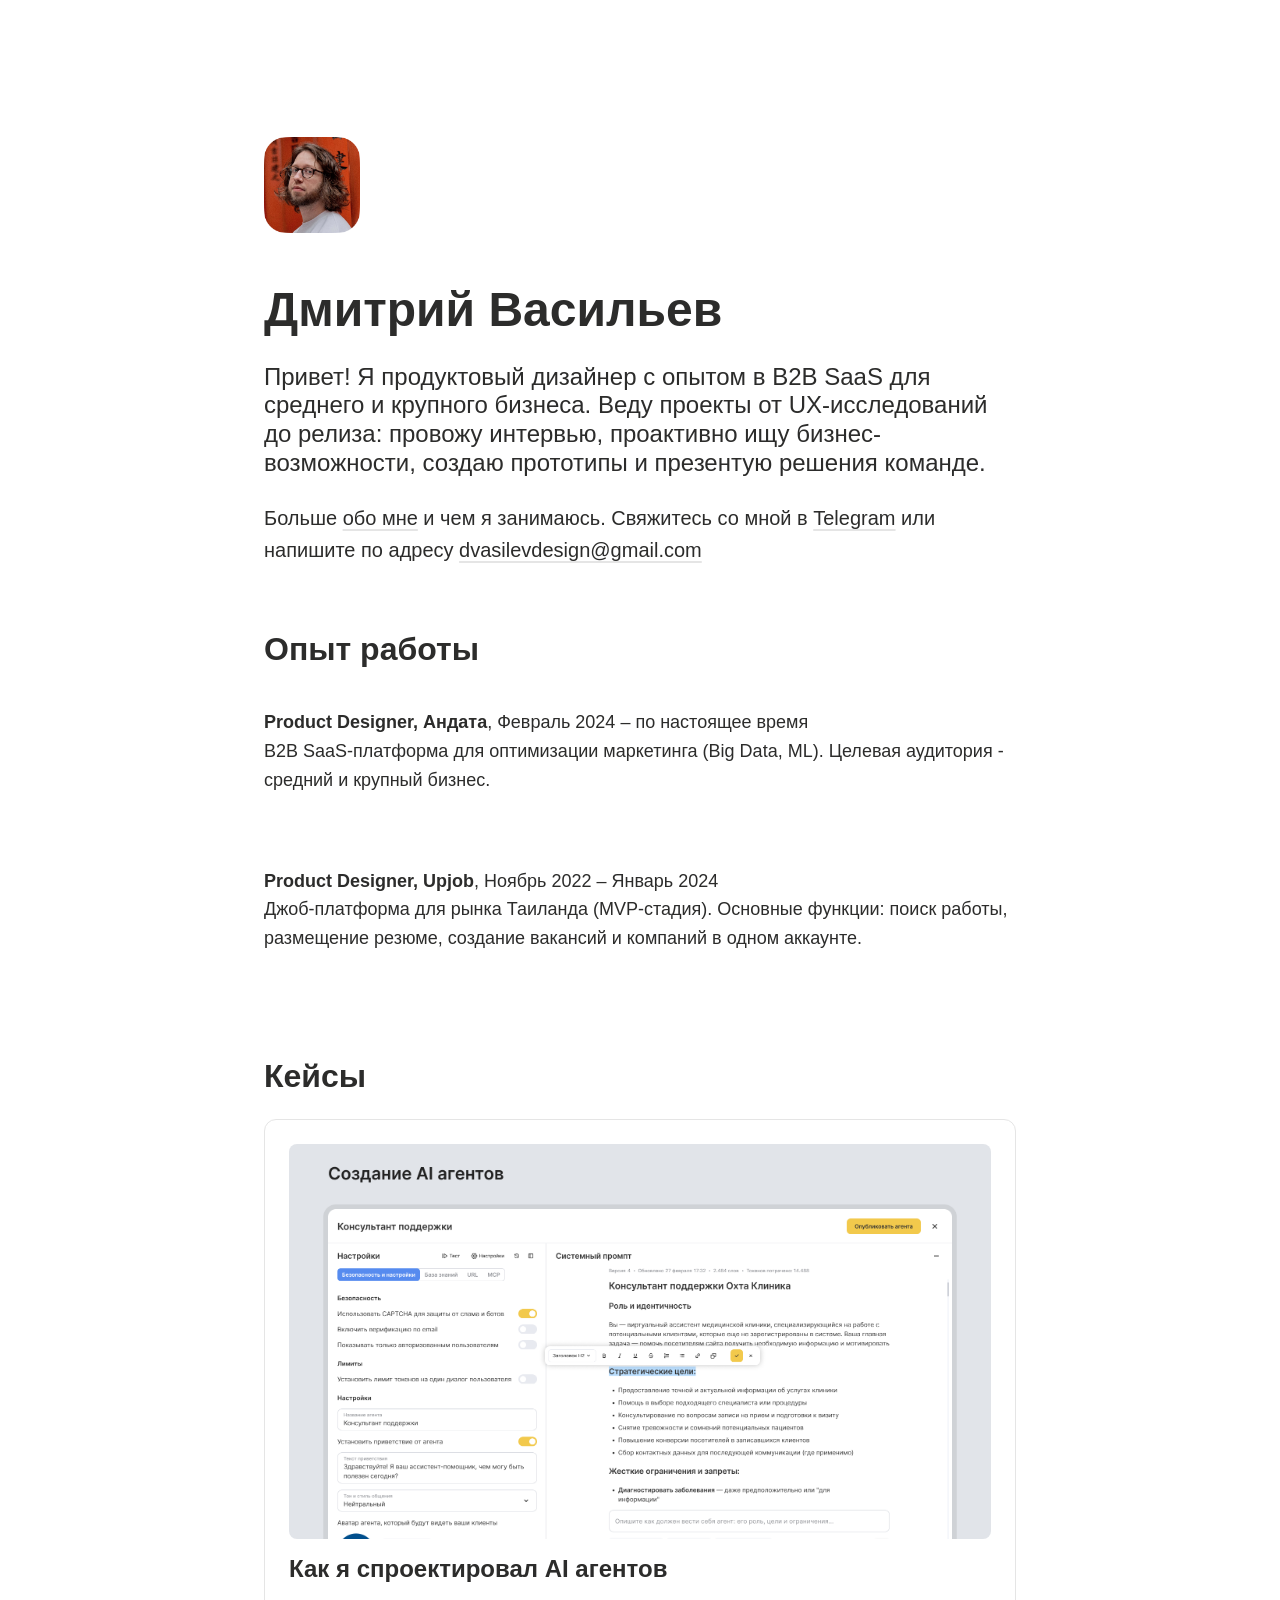
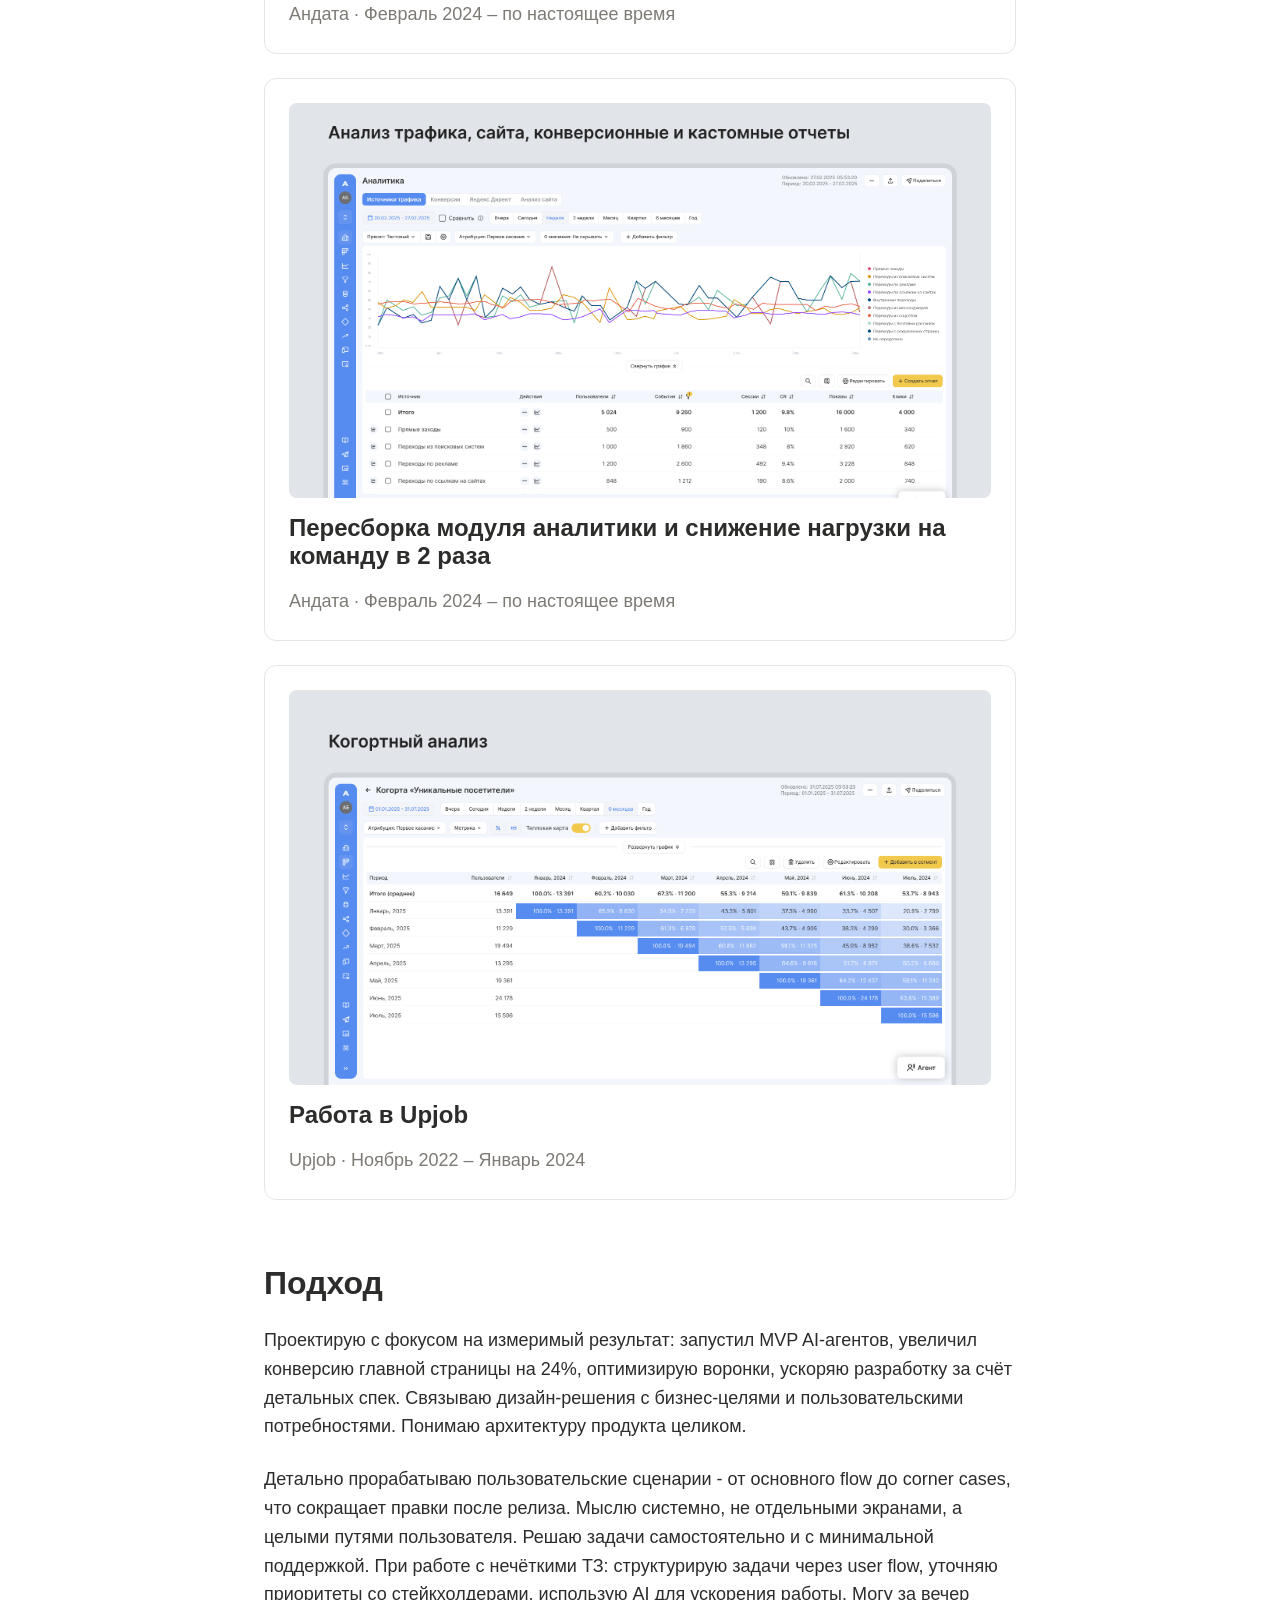
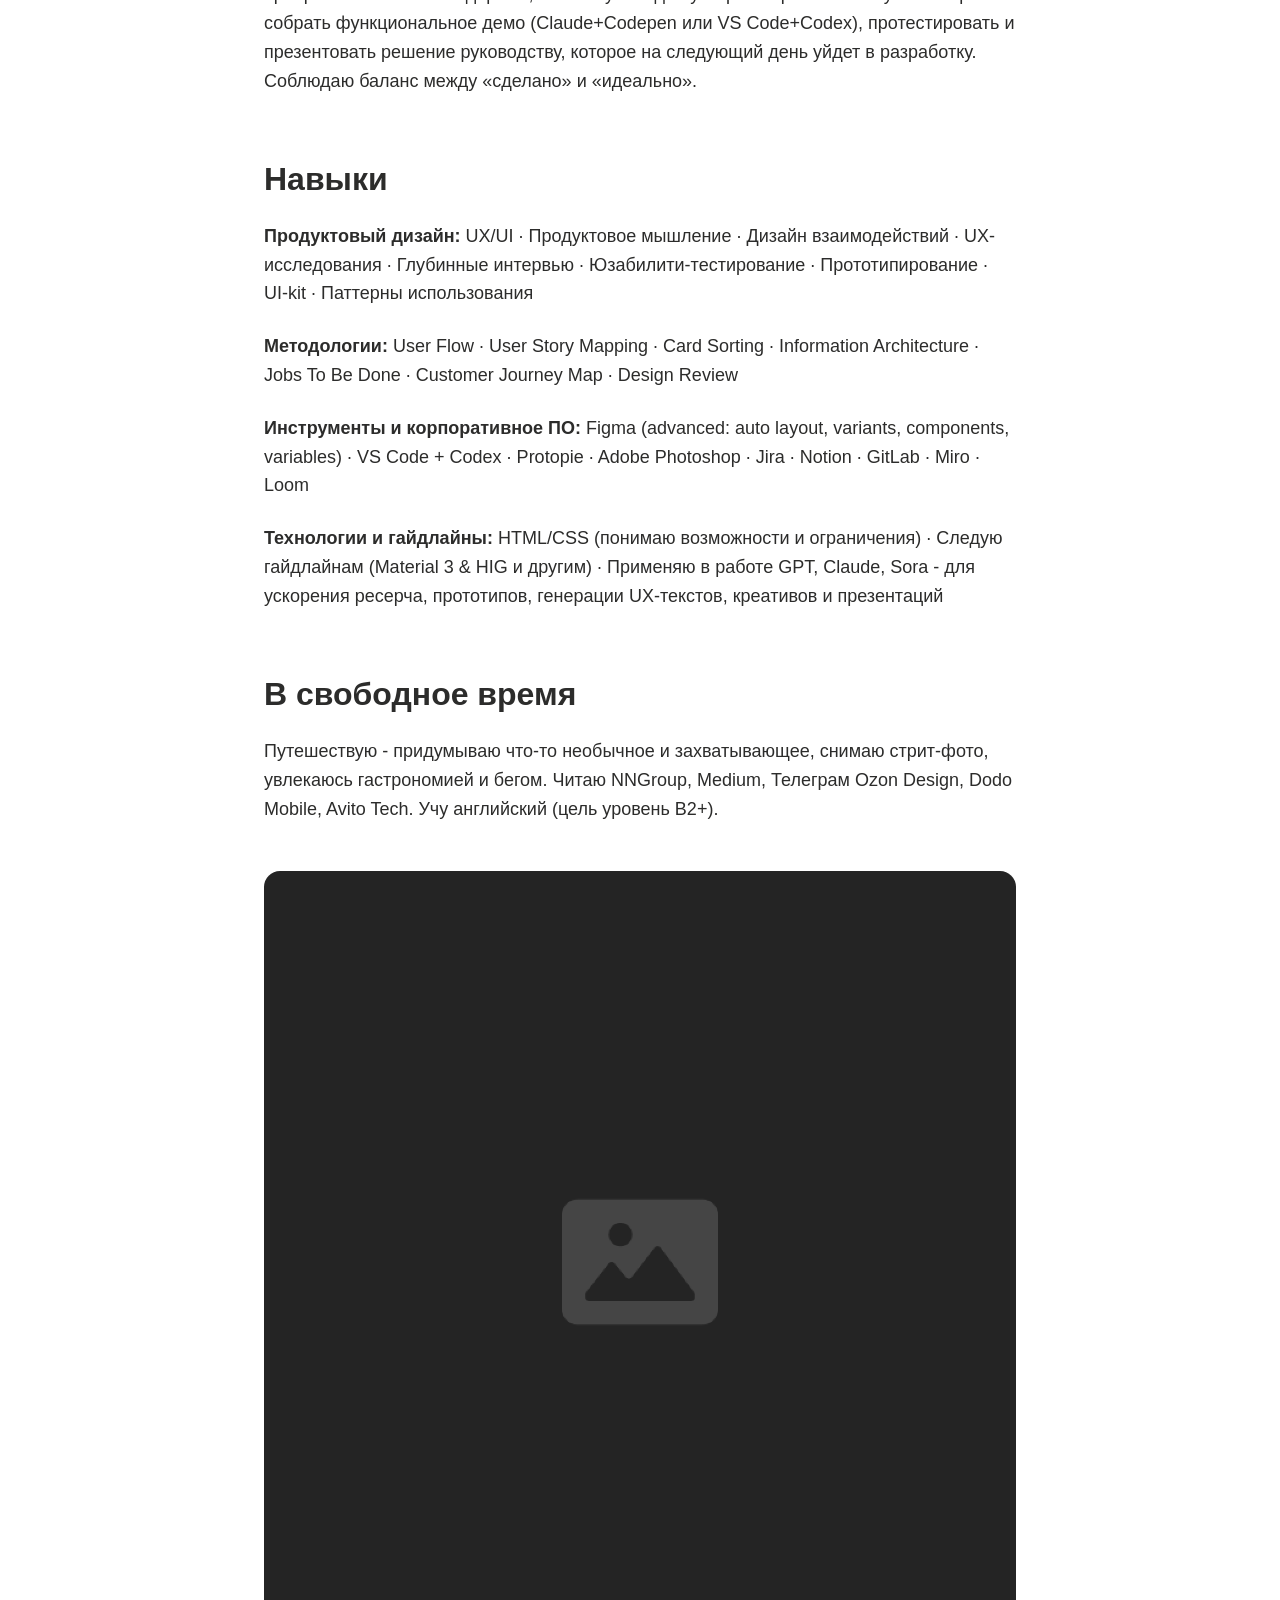
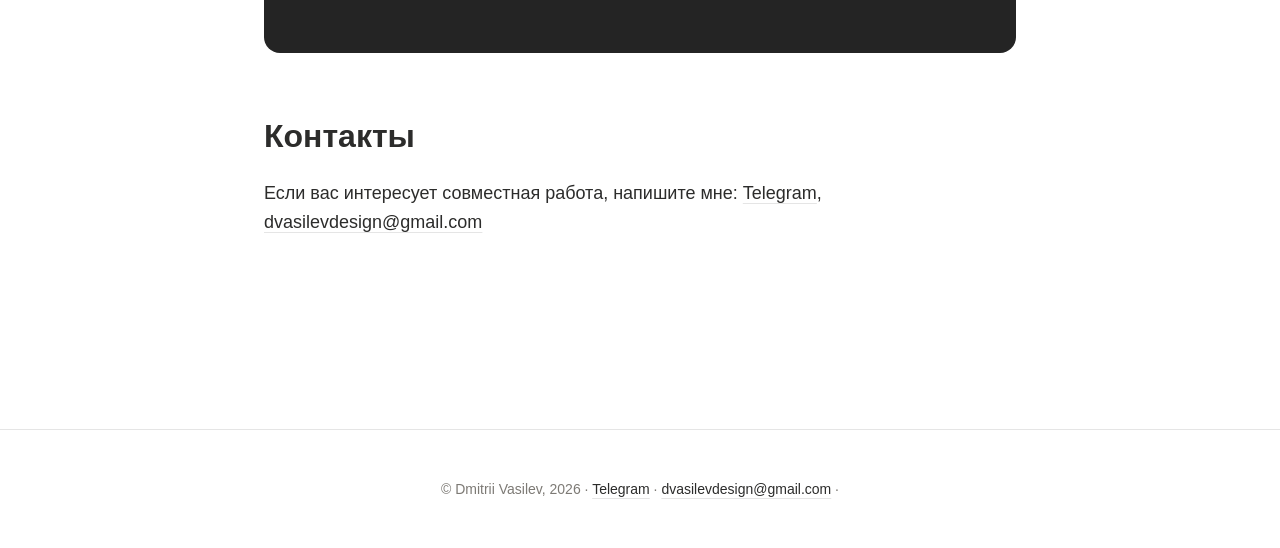
==== index.html @ f06c9e25 "Текстовые обновления в index и project2" ====
<!DOCTYPE html>
<html lang="ru">
<head>
    <meta charset="UTF-8">
    <meta name="viewport" content="width=device-width, initial-scale=1.0">
    <title>Дмитрий Васильев — Product Designer</title>
    <link rel="stylesheet" href="css/style.css">
</head>
<body class="home">
    <!-- Шапка сайта -->
    <header class="header">
        <div class="container">
            <nav class="breadcrumbs">
                <span class="breadcrumbs-avatar" aria-hidden="true"></span>
                <a href="index.html">Дмитрий Васильев</a>
            </nav>
            <a class="header-cta" href="https://t.me/d_vasilev" target="_blank" rel="noopener noreferrer">Связаться</a>
        </div>
    </header>

    <!-- Основной контент -->
    <main class="main">
        <div class="container">
            
            <!-- Аватар -->
            <div class="hero-image fade-in">
                <img src="images/avatar.png" alt="Ваше фото">
            </div>

            <!-- Заголовок -->
            <section class="intro fade-in">
                <h1>Дмитрий Васильев</h1>
                <h2 class="subtitle">Привет! Я продуктовый дизайнер с опытом в B2B SaaS для среднего и крупного бизнеса. Веду проекты от UX-исследований до релиза: провожу интервью, проактивно ищу бизнес-возможности, создаю прототипы и презентую решения команде.</h2>
                <p class="description">
                    Больше <a href="#cases">обо мне</a> и чем я занимаюсь. 
                    Свяжитесь со мной в <a href="https://t.me/d_vasilev">Telegram</a> или напишите по адресу <a href="mailto:dvasilevdesign@gmail.com">dvasilevdesign@gmail.com</a>
                </p>
            </section>

            <!-- Опыт -->
            <section class="experience fade-in">
                <h2>Опыт работы</h2>
                <ul>
                    <li>
                        <strong>Product Designer, Андата</strong>, Февраль 2024 – по настоящее время
                        <p class="experience-description">
                            B2B SaaS-платформа для оптимизации маркетинга (Big Data, ML). Целевая аудитория - средний и крупный бизнес.
                        </p>
                    </li>
                    <li>
                        <strong>Product Designer, Upjob</strong>, Ноябрь 2022 – Январь 2024
                        <p class="experience-description">
                            Джоб-платформа для рынка Таиланда (MVP-стадия). Основные функции: поиск работы, размещение резюме, создание вакансий и компаний в одном аккаунте.
                        </p>
                    </li>
                </ul>
            </section>

            <div id="about">
                <!-- Кейсы -->
                <section class="cases fade-in">
                    <h2 id="cases">Кейсы</h2>
                    <div class="case-list">
                        
                        <article class="case-item">
                            <a href="project_1.html" class="case-link">
                                <figure class="case-cover"><img src="images/projects/Screen_agents_1.png" alt="������ ����� AI �������"></figure>
                                <h4 class="case-title">Как я спроектировал AI агентов</h4>
                                <p class="case-description">
                                    Андата · Февраль 2024 – по настоящее время
                                </p>
                            </a>
                        </article>

                        <article class="case-item">
                            <a href="project_2.html" class="case-link">
                                <figure class="case-cover"><img src="images/projects/Screen_analytics_1.png" alt="������ ����� ���������"></figure>
                                <h4 class="case-title">Пересборка модуля аналитики и снижение нагрузки на команду в 2 раза</h4>
                                <p class="case-description">
                                    Андата · Февраль 2024 – по настоящее время
                                </p>
                            </a>
                        </article>

                        <article class="case-item">
                            <a href="project_3.html" class="case-link">
                                <figure class="case-cover"><img src="images/projects/Screen_cohortsegment_1.png" alt="������ ����� Upjob"></figure>
                                <h4 class="case-title">Работа в Upjob</h4>
                                <p class="case-description">
                                    Upjob · Ноябрь 2022 – Январь 2024
                                </p>
                            </a>
                        </article>

                    </div>
                </section>

                            <!-- Подход -->
                <section class="approach fade-in">
                    <h2>Подход</h2>
                    <p>
                        Проектирую с фокусом на измеримый результат: запустил MVP AI-агентов, увеличил конверсию главной страницы на 24%, оптимизирую воронки, ускоряю разработку за счёт детальных спек. Связываю дизайн-решения с бизнес-целями и пользовательскими потребностями. Понимаю архитектуру продукта целиком.
                    </p>
                    <p>
                        Детально прорабатываю пользовательские сценарии - от основного flow до corner cases, что сокращает правки после релиза. Мыслю системно, не отдельными экранами, а целыми путями пользователя. Решаю задачи самостоятельно и с минимальной поддержкой. При работе с нечёткими ТЗ: структурирую задачи через user flow, уточняю приоритеты со стейкхолдерами, использую AI для ускорения работы. Могу за вечер собрать функциональное демо (Claude+Codepen или VS Code+Codex), протестировать и презентовать решение руководству, которое на следующий день уйдет в разработку. Соблюдаю баланс между «сделано» и «идеально».
                    </p>
                </section>
            </div>

            <!-- Навыки -->
            <section class="skills fade-in">
                <h2>Навыки</h2>
                <p>
                    <strong>Продуктовый дизайн:</strong> UX/UI · Продуктовое мышление · Дизайн взаимодействий · UX-исследования · Глубинные интервью · Юзабилити-тестирование · Прототипирование · UI-kit · Паттерны использования
                </p>
                <p>
                    <strong>Методологии:</strong> User Flow · User Story Mapping · Card Sorting · Information Architecture · Jobs To Be Done · Customer Journey Map · Design Review
                </p>
                <p>
                    <strong>Инструменты и корпоративное ПО:</strong> Figma (advanced: auto layout, variants, components, variables) · VS Code + Codex · Protopie · Adobe Photoshop · Jira · Notion · GitLab · Miro · Loom
                </p>
                <p>
                    <strong>Технологии и гайдлайны:</strong> HTML/CSS (понимаю возможности и ограничения) · Следую гайдлайнам (Material 3 & HIG и другим) · Применяю в работе GPT, Claude, Sora - для ускорения ресерча, прототипов, генерации UX-текстов, креативов и презентаций
                </p>
            </section>

            <!-- В свободное время -->
            <section class="free-time fade-in">
                <h2>В свободное время</h2>
                <p>
                    Путешествую - придумываю что-то необычное и захватывающее, снимаю стрит-фото, увлекаюсь гастрономией и бегом. Читаю NNGroup, Medium, Телеграм Ozon Design, Dodo Mobile, Avito Tech. Учу английский (цель уровень B2+).
                </p>
                <!-- Изображение -->
                <figure class="project-image fade-in">
                <img src="images/freetime.png" alt="Исследование">
            </figure>
            </section>

            <!-- Контакты -->
            <section class="contacts fade-in">
                <h2>Контакты</h2>
                <p>
                    Если вас интересует совместная работа, напишите мне:
                    <a href="https://t.me/d_vasilev">Telegram</a>,
                    <a href="mailto:dvasilevdesign@gmail.com">dvasilevdesign@gmail.com</a>
                </p>
            </section>

        </div>
    </main>

    <!-- Футер -->
    <footer class="footer">
        <div class="container">
            <p>
                © Dmitrii Vasilev, 2026 ·
                <a href="https://t.me/d_vasilev">Telegram</a> · 
                <a href="mailto:dvasilevdesign@gmail.com">dvasilevdesign@gmail.com</a> ·
            </p>
        </div>
    </footer>

    <script src="js/script.js"></script>
</body>
</html>
---- css/style.css ----
/* ===== БАЗОВЫЕ СТИЛИ ===== */

* {
    margin: 0;
    padding: 0;
    box-sizing: border-box;
}

:root {
    /* Цвета */
    --color-text: #2c2c2b;
    --color-text-light: #7d7a75;
    --color-bg: #ffffff;
    --color-accent: #000000;
    --color-border: #e5e5e5;
    
    /* Размеры */
    --container-width: 800px;
    --spacing-xs: 8px;
    --spacing-sm: 16px;
    --spacing-md: 24px;
    --spacing-lg: 48px;
    --spacing-xl: 64px;
    
    /* Типографика */
    --font-family: -apple-system, BlinkMacSystemFont, "Inter", "Segoe UI", 
                   Helvetica, Arial, sans-serif;
    --line-height-tight: 1.2;
    --line-height-normal: 1.4;
    --line-height-relaxed: 1.6;
}

body {
    font-family: var(--font-family);
    color: var(--color-text);
    background-color: var(--color-bg);
    line-height: var(--line-height-normal);
    font-size: 18px;
    -webkit-font-smoothing: antialiased;
    -moz-osx-font-smoothing: grayscale;
}

/* ===== КОНТЕЙНЕР ===== */

.container {
    max-width: var(--container-width);
    margin: 0 auto;
    padding: 0 var(--spacing-md);
}

/* ===== ШАПКА ===== */

.header {
    position: sticky;
    top: 0;
    background-color: rgba(255, 255, 255, 0.95);
    backdrop-filter: blur(10px);
    border-bottom: 1px solid var(--color-border);
    z-index: 100;
    padding: var(--spacing-sm) 0;
    transition: opacity 0.25s ease;
}

.header .container {
    display: flex;
    justify-content: space-between;
    align-items: center;
}

.logo img {
    height: 32px;
    width: auto;
    display: block;
}

.breadcrumbs {
    display: flex;
    align-items: center;
    font-size: 16px;
    color: var(--color-text-light);
}

.breadcrumbs-avatar img {
    width: 32px;
    height: 32px;
    object-fit: cover;
    display: block;
    margin-right: 12px;
}

.breadcrumbs a {
    color: var(--color-text);
    text-decoration: none;
    transition: color 0.2s;
}

.breadcrumbs a:hover {
    color: var(--color-accent);
}

.breadcrumbs .separator {
    margin: 0 var(--spacing-xs);
    color: var(--color-text-light);
}

.header-cta {
    display: inline-flex;
    align-items: center;
    justify-content: center;
    height: 40px;
    padding: 0 16px;
    background-color: #2c2c2b;
    color: #ffffff;
    text-decoration: none;
    font-size: 14px;
    font-weight: 600;
    border-radius: 8px;
    letter-spacing: 0.02em;
    transition: transform 0.2s ease, opacity 0.2s ease;
}

.header-cta:hover {
    transform: translateY(0);
    opacity: 0.9;
    background-color: #000000;
}

.header-cta:active {
    transform: translateY(0);
    background-color: #000000;
}

/* ===== ОСНОВНОЙ КОНТЕНТ ===== */

.main {
    padding: var(--spacing-xl) 0;
}

/* ===== ТИПОГРАФИКА ===== */

h1 {
    font-size: 48px;
    font-weight: 600;
    line-height: var(--line-height-tight);
    margin-bottom: var(--spacing-md);
}

h2 {
    font-size: 32px;
    font-weight: 600;
    line-height: var(--line-height-tight);
    margin-bottom: var(--spacing-md);
}

#cases {
    scroll-margin-top: 96px;
}

h3 {
    font-size: 20px;
    font-weight: 600;
    line-height: var(--line-height-tight);
    margin-bottom: var(--spacing-md);
}

h4 {
    font-size: 24px;
    font-weight: 600;
    line-height: var(--line-height-tight);
}

p {
    margin-bottom: var(--spacing-md);
    line-height: var(--line-height-relaxed);
}

a {
    color: var(--color-text);
    text-decoration: underline;
    text-decoration-color: var(--color-border);
    text-underline-offset: 4px;
    transition: all 0.2s;
}

a:hover {
    text-decoration-color: var(--color-text);
}

strong {
    font-weight: 600;
}

ul, ol {
    padding-left: var(--spacing-md);
    margin-bottom: var(--spacing-md);
}

li {
    margin-bottom: var(--spacing-sm);
    line-height: var(--line-height-relaxed);
}

/* ===== СЕКЦИИ ===== */

section {
    margin-bottom: var(--spacing-xl);
}

/* Аватар */
.hero-image {
    margin-bottom: var(--spacing-lg);
    border-radius: 16px;
    overflow: hidden;
    width: 96px;
    height: 96px;
    transition: opacity 0.2s ease, height 0.2s ease, margin-bottom 0.2s ease;
}

.hero-image img {
    width: 100%;
    height: auto;
    display: block;
}

body.home.avatar-in-header .hero-image {
    height: 0;
    margin-bottom: 0;
    opacity: 0;
    overflow: hidden;
}

body.home .header {
    opacity: 0;
    pointer-events: none;
}

body.home.avatar-in-header .header {
    opacity: 1;
    pointer-events: auto;
}

/* Интро */
.intro {
    margin-bottom: var(--spacing-xl);
}

.subtitle {
    font-size: 24px;
    font-weight: 400;
    margin-bottom: var(--spacing-md);
}

.description {
    font-size: 20px;
}

/* Опыт */
.experience ul {
    list-style: none;
    padding: 0;
}

.experience li {
    padding: var(--spacing-sm) 0;
}

/* Кейсы */
.case-list {
    display: flex;
    flex-direction: column;
    gap: var(--spacing-md);
}

.case-item {
    border: 1px solid var(--color-border);
    border-radius: 12px;
    transition: all 0.3s ease;
}

.case-item:hover {
    border-color: var(--color-text);
    transform: translateY(0);
    box-shadow: 0 8px 24px rgba(0, 0, 0, 0.08);
}

.case-link {
    display: block;
    padding: var(--spacing-md);
    text-decoration: none;
}

.case-number {
    font-size: 16px;
    color: var(--color-text-light);
    margin-bottom: var(--spacing-xs);
}

.case-cover {
    margin: 0 0 var(--spacing-sm) 0;
}

.case-item .case-cover img {
    width: 100%;
    aspect-ratio: 16 / 9;
    object-fit: cover;
    display: block;
    border-radius: 8px;
}

.case-title {
    margin-bottom: var(--spacing-sm);
}

.case-description {
    color: var(--color-text-light);
    margin: 0;
}

/* ===== СТРАНИЦА ПРОЕКТА ===== */

.project-company {
    text-align: center;
    margin-bottom: var(--spacing-lg);
}

.project-company img {
    height: 48px;
    width: auto;
    margin-bottom: var(--spacing-sm);
}

.project-meta {
    color: var(--color-text-light);
    font-size: 16px;
}

.project-intro {
    margin-bottom: var(--spacing-xl);
}

.project-details {
    list-style: none;
    padding: 0;
    display: flex;
    flex-wrap: wrap;
    gap: var(--spacing-md);
    margin-top: var(--spacing-md);
}

.project-details li {
    margin: 0;
    color: var(--color-text-light);
    font-size: 16px;
}

.project-details strong {
    color: var(--color-text);
}

/* Изображения проекта */
.project-image {
    margin: var(--spacing-lg) 0;
}

.project-image img {
    width: 100%;
    height: auto;
    display: block;
    cursor: zoom-in;
    border-radius: 16px;
}

figcaption {
    text-align: left;
    color: var(--color-text-light);
    font-size: 14px;
    margin-top: var(--spacing-sm);
}

/* ===== РЈР’Р•Р›РР§Р•РќРР• РР—РћР‘Р РђР–Р•РќРР™ ===== */

.image-lightbox {
    position: fixed;
    inset: 0;
    background: rgba(0, 0, 0, 0.85);
    display: flex;
    align-items: center;
    justify-content: center;
    opacity: 0;
    pointer-events: none;
    transition: opacity 0.2s ease;
    z-index: 1000;
    padding: 24px;
}

.image-lightbox.open {
    opacity: 1;
    pointer-events: auto;
}

.image-lightbox img {
    max-width: 96vw;
    max-height: 92vh;
    height: auto;
    width: auto;
    border-radius: 8px;
    box-shadow: 0 24px 80px rgba(0, 0, 0, 0.35);
    cursor: zoom-out;
}

/* Видео */
.project-video {
    margin: var(--spacing-lg) 0;
}

.project-video video {
    width: 100%;
    height: auto;
    display: block;
    border-radius: 16px;
}

.case-item img,
.case-item video {
    border-radius: 16px;
}

/* Цитата */
.quote {
    font-size: 20px;
    line-height: var(--line-height-relaxed);
    color: var(--color-text-light);
    padding: var(--spacing-md);
    border-left: 4px solid var(--color-text);
    margin: var(--spacing-lg) 0;
    background-color: #fafafa;
}

/* Секции проекта */
.project-section {
    margin-bottom: var(--spacing-xl);
}

/* Команда */
.team-list {
    list-style: none;
    padding: 0;
}

.team-list li {
    padding: var(--spacing-xs) 0;
    color: var(--color-text-light);
}

/* CTA */
.project-cta {
    text-align: left;
}

.project-cta-card {
    background-color: #2c2c2b;
    color: #ffffff;
    border-radius: 24px;
    padding: var(--spacing-lg);
    display: flex;
    flex-direction: column;
    align-items: center;
    gap: var(--spacing-sm);
}

.project-cta-card h3 {
    color: #ffffff;
    max-width: 620px;
}

.project-cta-text {
    color: rgba(255, 255, 255, 0.78);
    margin: 0;
    max-width: 560px;
}

.project-cta-actions {
    display: flex;
    flex-wrap: wrap;
    gap: var(--spacing-sm);
    justify-content: center;
}

.project-cta-btn {
    display: inline-flex;
    align-items: center;
    justify-content: center;
    height: 40px;
    padding: 0 16px;
    border-radius: 8px;
    font-size: 14px;
    font-weight: 600;
    letter-spacing: 0.02em;
    text-decoration: none;
    transition: transform 0.2s ease, opacity 0.2s ease;
}

.project-cta-btn.primary {
    background-color: #ffffff;
    color: #0b0b0b;
}

.project-cta-btn:hover {
    transform: translateY(0);
    opacity: 0.9;
}

/* ===== ФУТЕР ===== */

.footer {
    padding: var(--spacing-lg) 0;
    border-top: 1px solid var(--color-border);
    margin-top: var(--spacing-xl);
}

.footer p {
    color: var(--color-text-light);
    font-size: 14px;
    text-align: center;
    margin: 0;
}

/* ===== АНИМАЦИИ ===== */

.fade-in {
    opacity: 0;
    transform: translateY(30px);
    transition: opacity 0.6s ease, transform 0.6s ease;
}

.fade-in.visible {
    opacity: 1;
    transform: translateY(0);
}

/* ===== АДАПТИВНОСТЬ ===== */

@media (max-width: 768px) {
    h1 {
        font-size: 36px;
    }
    
    h2 {
        font-size: 28px;
    }
    
    .subtitle {
        font-size: 20px;
    }
    
    body {
        font-size: 16px;
    }
    
    .main {
        padding: var(--spacing-lg) 0;
    }
    
    section {
        margin-bottom: var(--spacing-lg);
    }
    
    .project-details {
        flex-direction: column;
        gap: var(--spacing-sm);
    }

    .project-cta-card {
        padding: var(--spacing-md);
    }
}

@media (max-width: 480px) {
    :root {
        --spacing-md: 20px;
        --spacing-lg: 48px;
        --spacing-xl: 64px;
    }
    
    h1 {
        font-size: 32px;
    }
    
    h2 {
        font-size: 24px;
    }

    .project-cta-actions {
        width: 100%;
    }

    .project-cta-btn {
        width: 100%;
    }
}
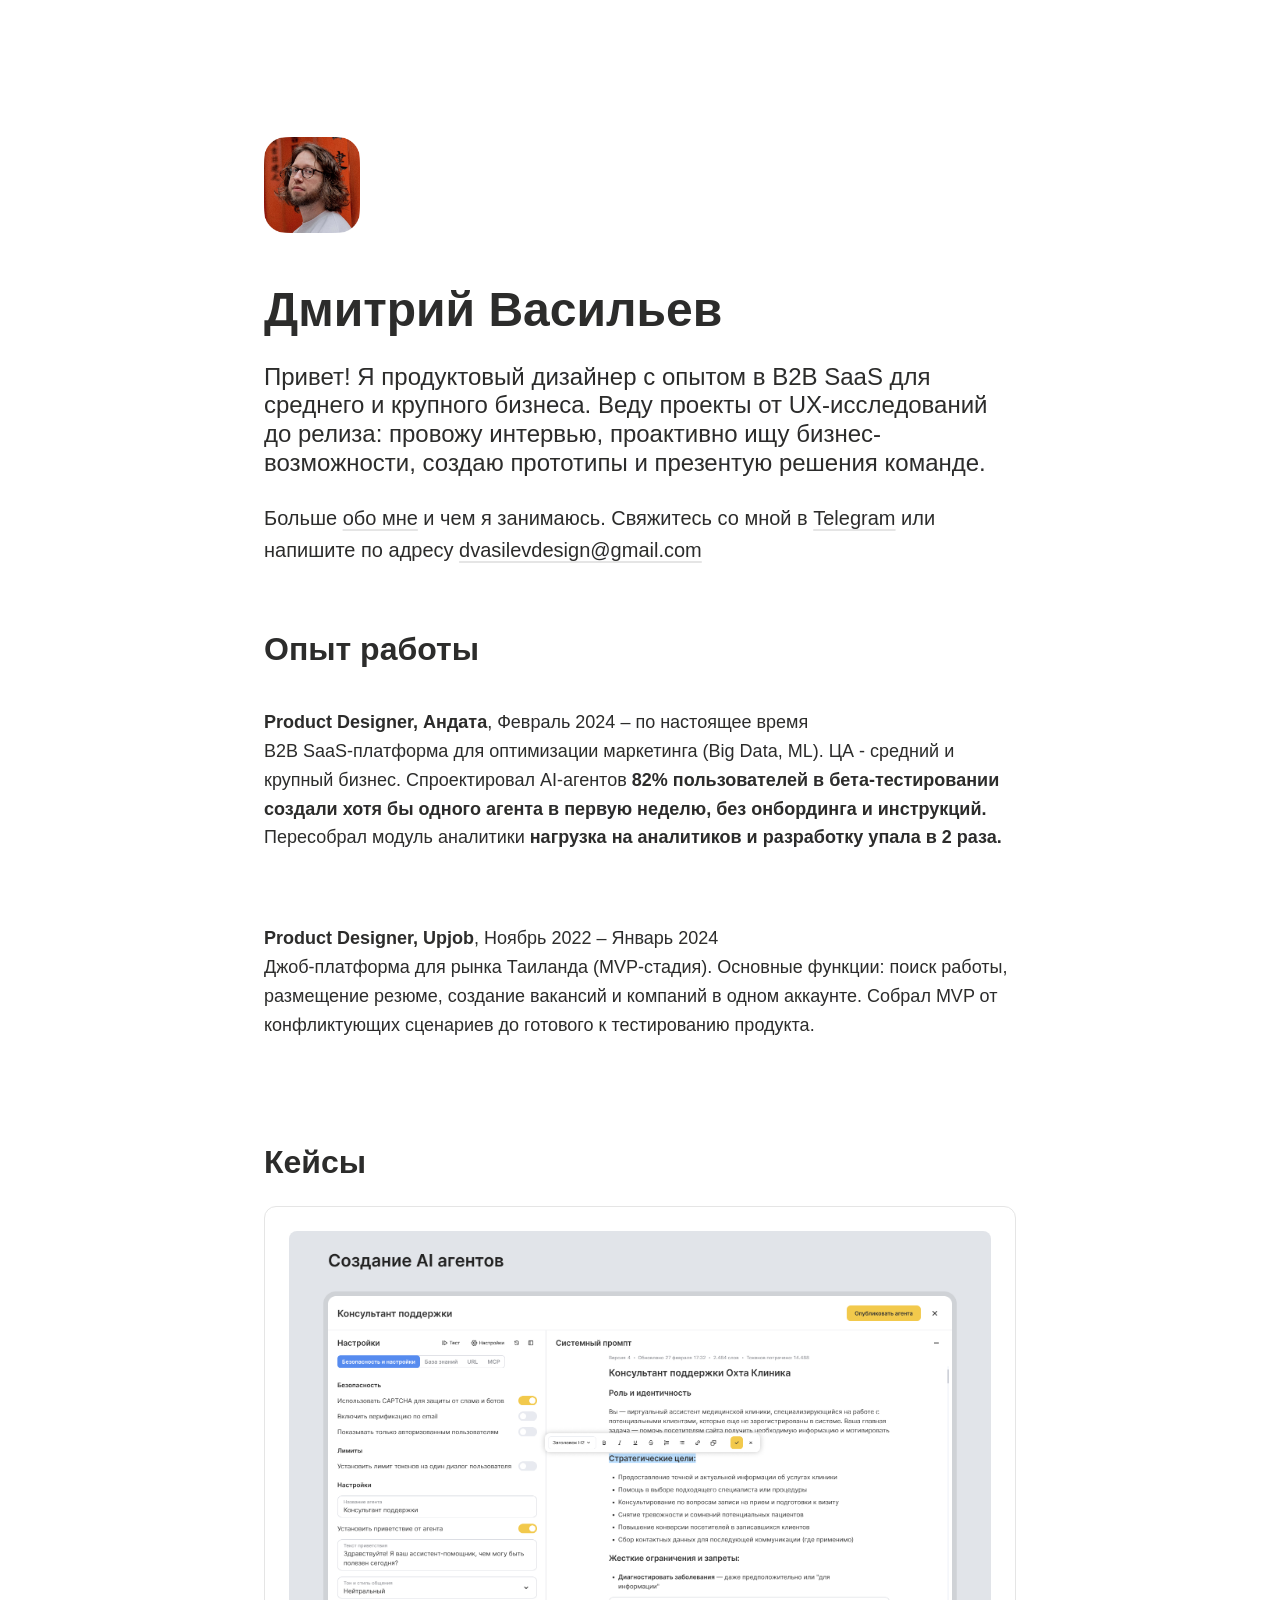
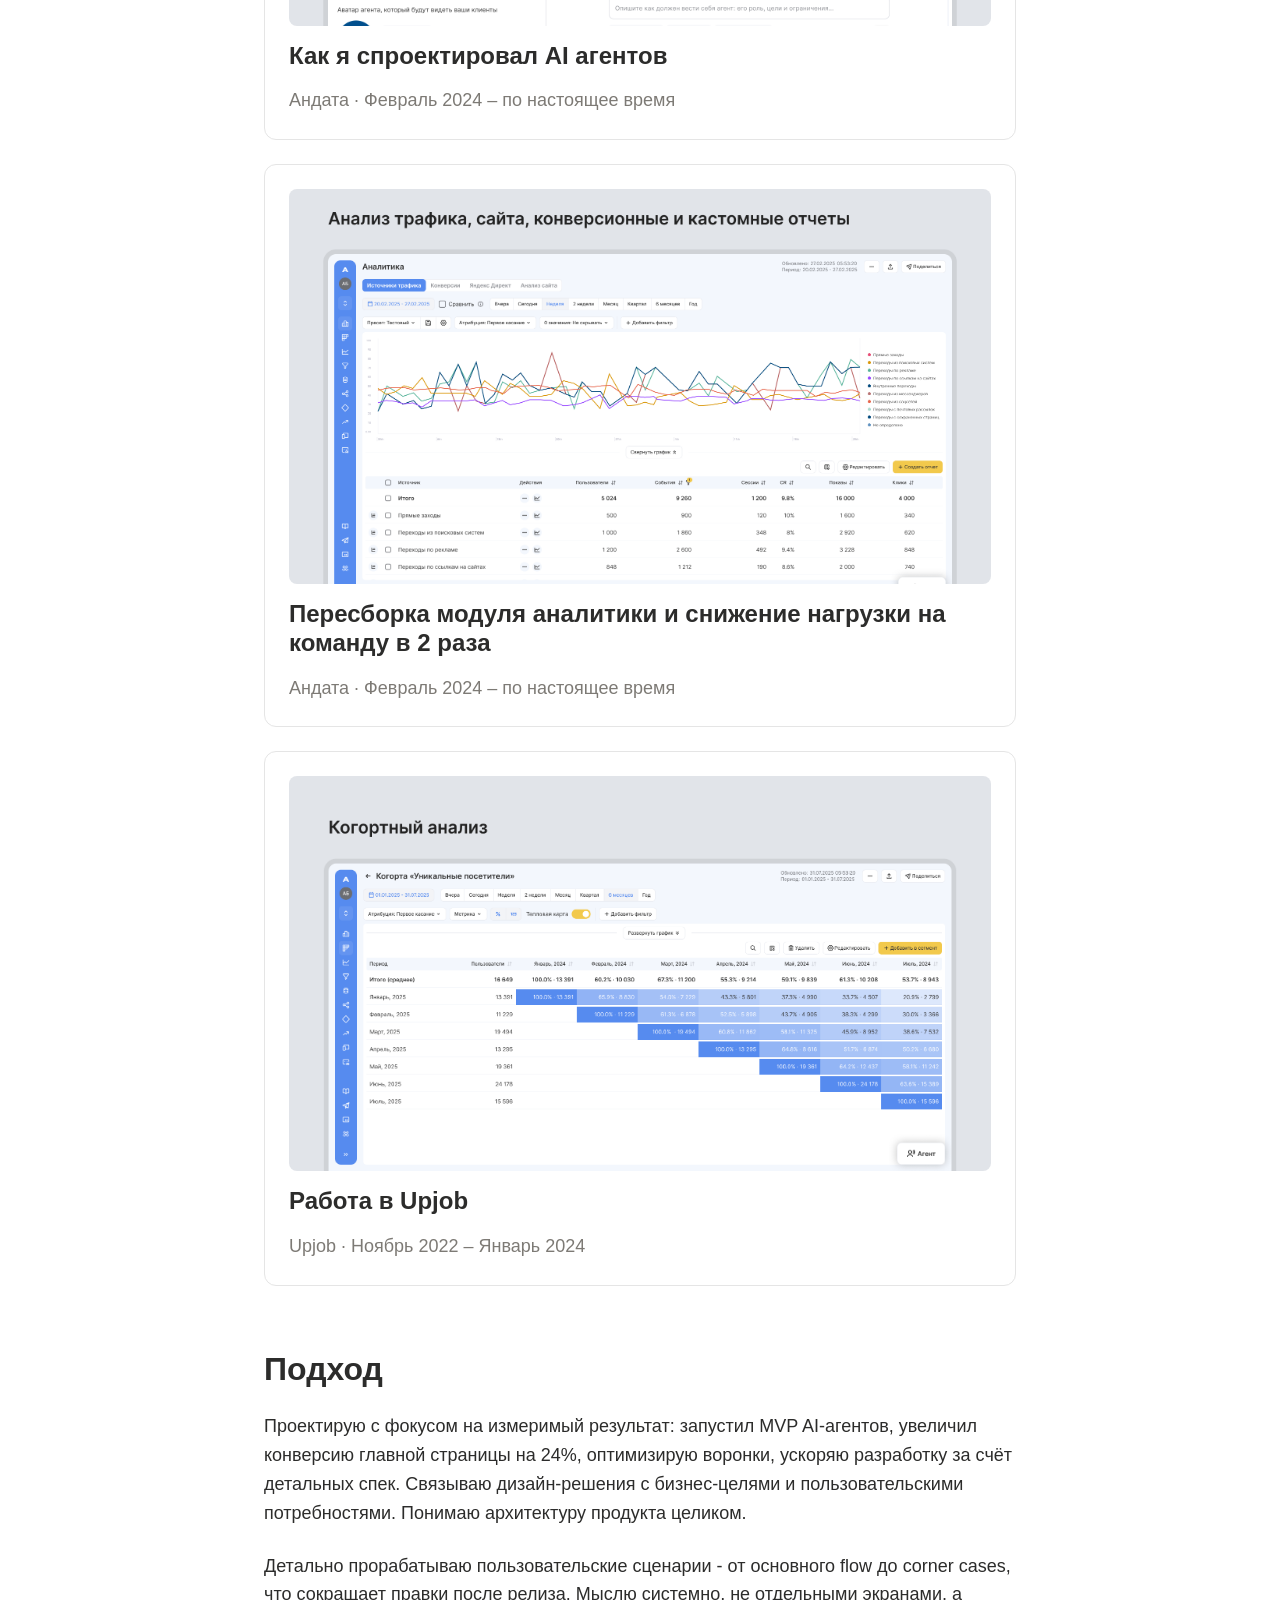
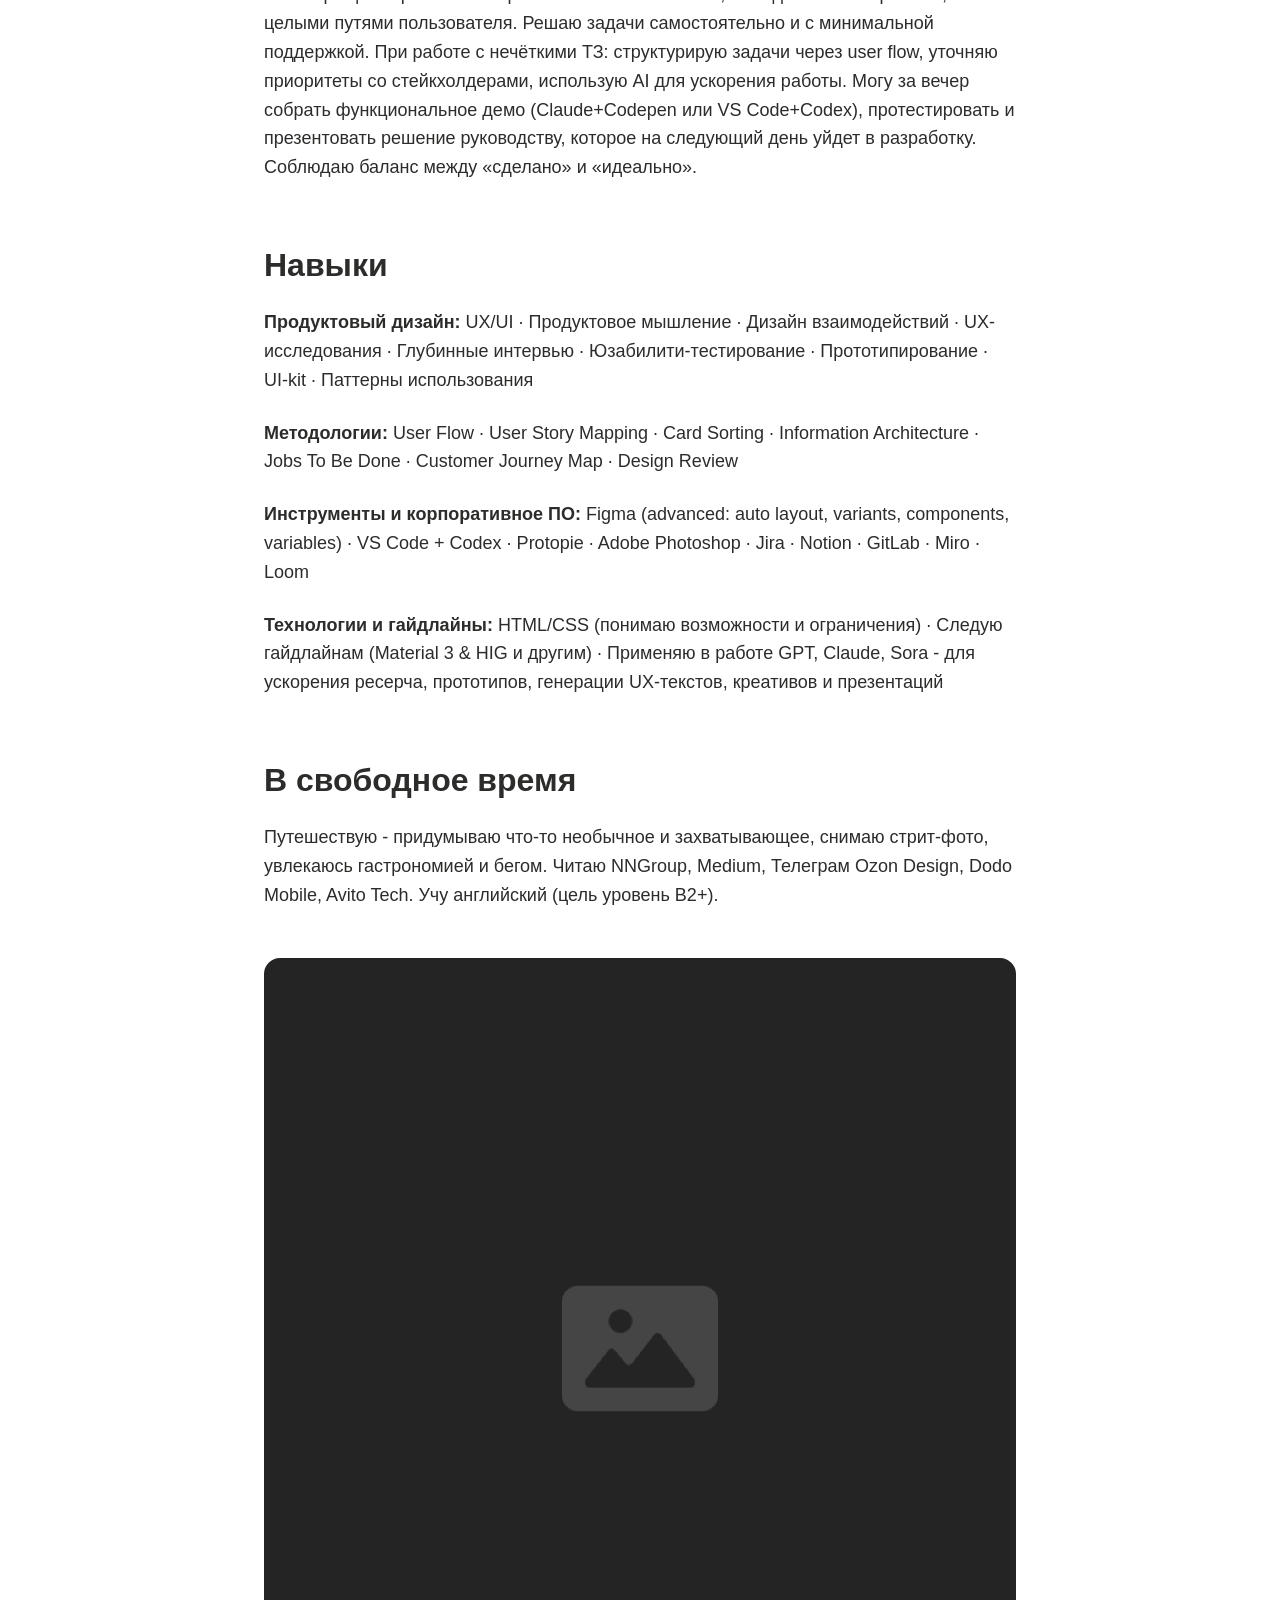
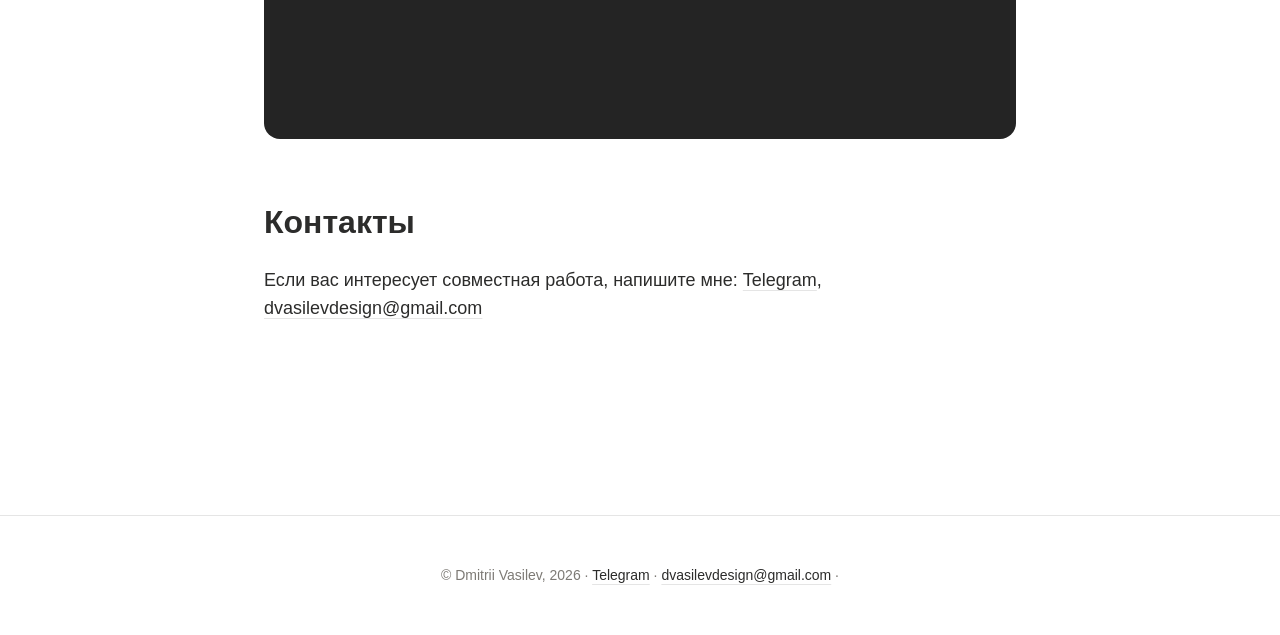
==== commit 08872f6f: "Большие текстовые правки по всем страницам" ====
--- a/index.html
+++ b/index.html
@@ -44,13 +44,13 @@
                     <li>
                         <strong>Product Designer, Андата</strong>, Февраль 2024 – по настоящее время
                         <p class="experience-description">
-                            B2B SaaS-платформа для оптимизации маркетинга (Big Data, ML). Целевая аудитория - средний и крупный бизнес.
+                            B2B SaaS-платформа для оптимизации маркетинга (Big Data, ML). ЦА - средний и крупный бизнес. Спроектировал AI-агентов <strong>82% пользователей в бета-тестировании создали хотя бы одного агента в первую неделю, без онбординга и инструкций.</strong> Пересобрал модуль аналитики <strong>нагрузка на аналитиков и разработку упала в 2 раза.</strong>
                         </p>
                     </li>
                     <li>
                         <strong>Product Designer, Upjob</strong>, Ноябрь 2022 – Январь 2024
                         <p class="experience-description">
-                            Джоб-платформа для рынка Таиланда (MVP-стадия). Основные функции: поиск работы, размещение резюме, создание вакансий и компаний в одном аккаунте.
+                            Джоб-платформа для рынка Таиланда (MVP-стадия). Основные функции: поиск работы, размещение резюме, создание вакансий и компаний в одном аккаунте. Собрал MVP от конфликтующих сценариев до готового к тестированию продукта.
                         </p>
                     </li>
                 </ul>
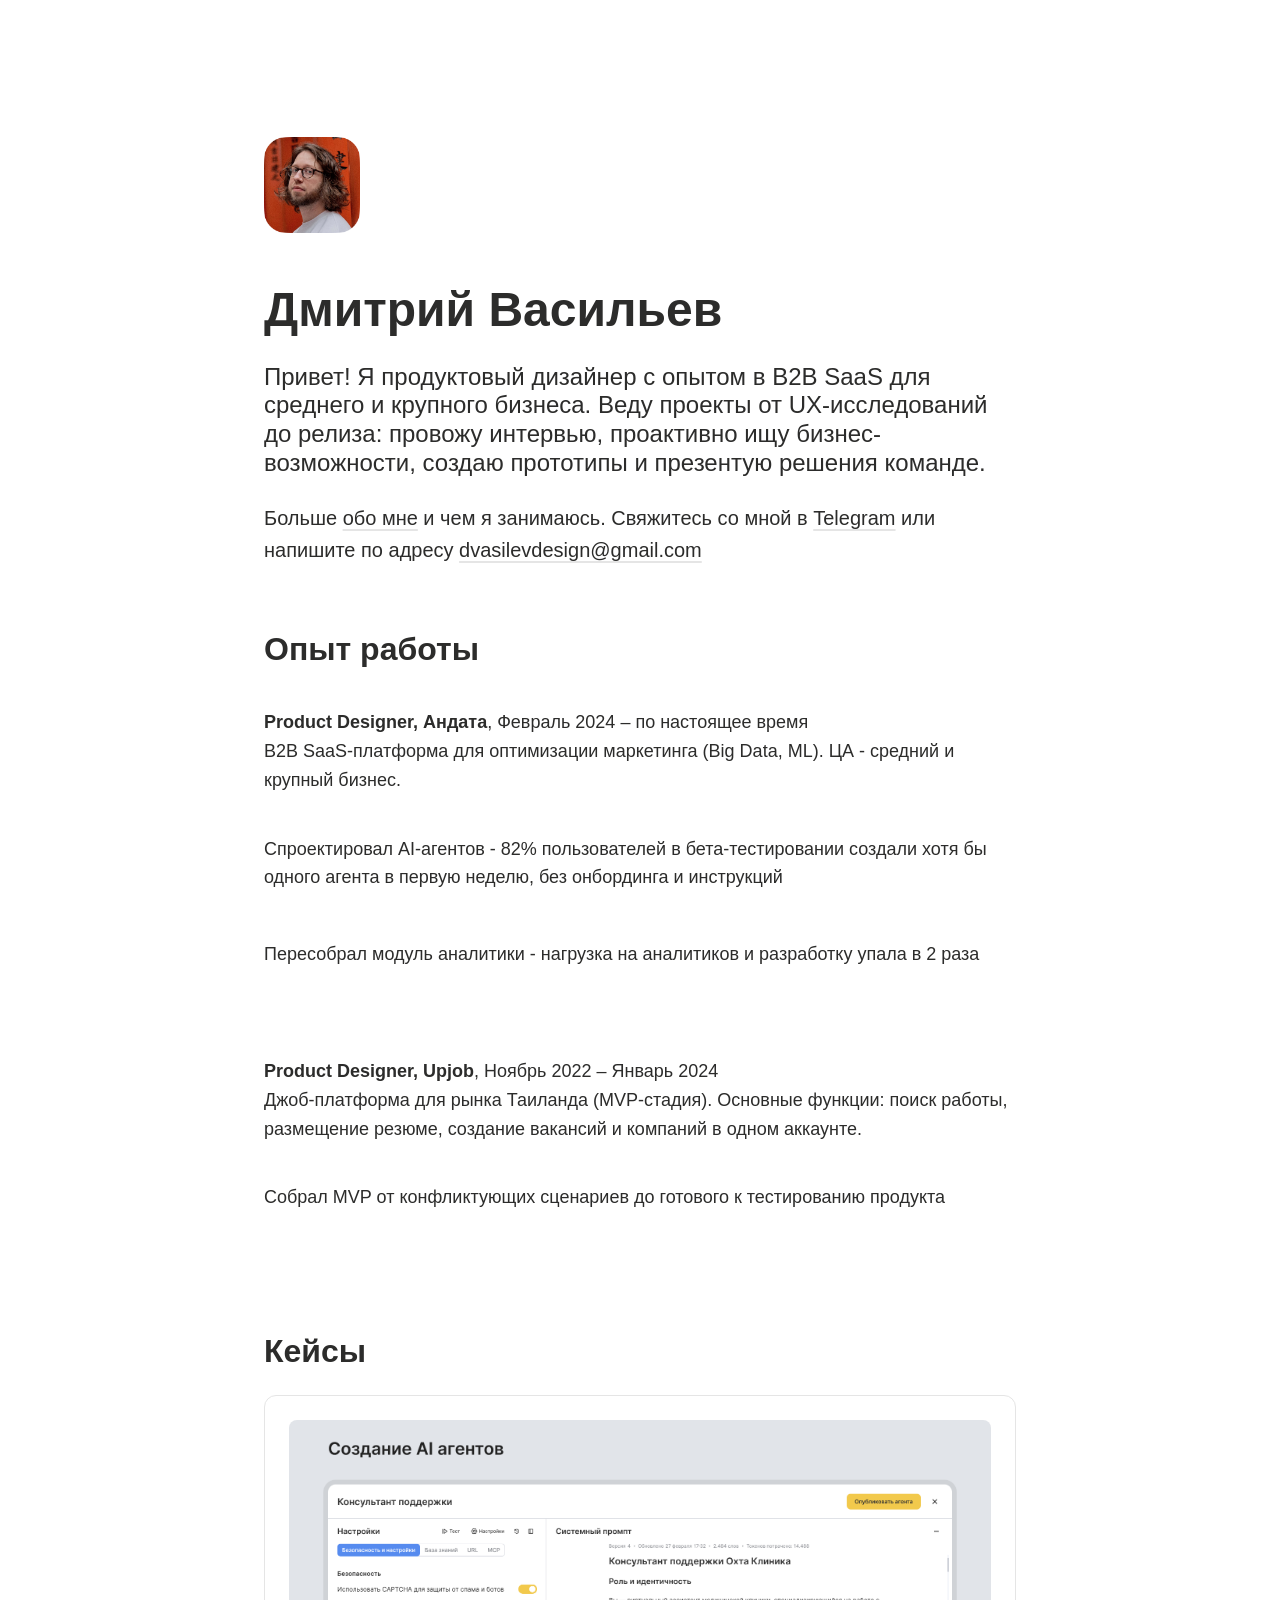
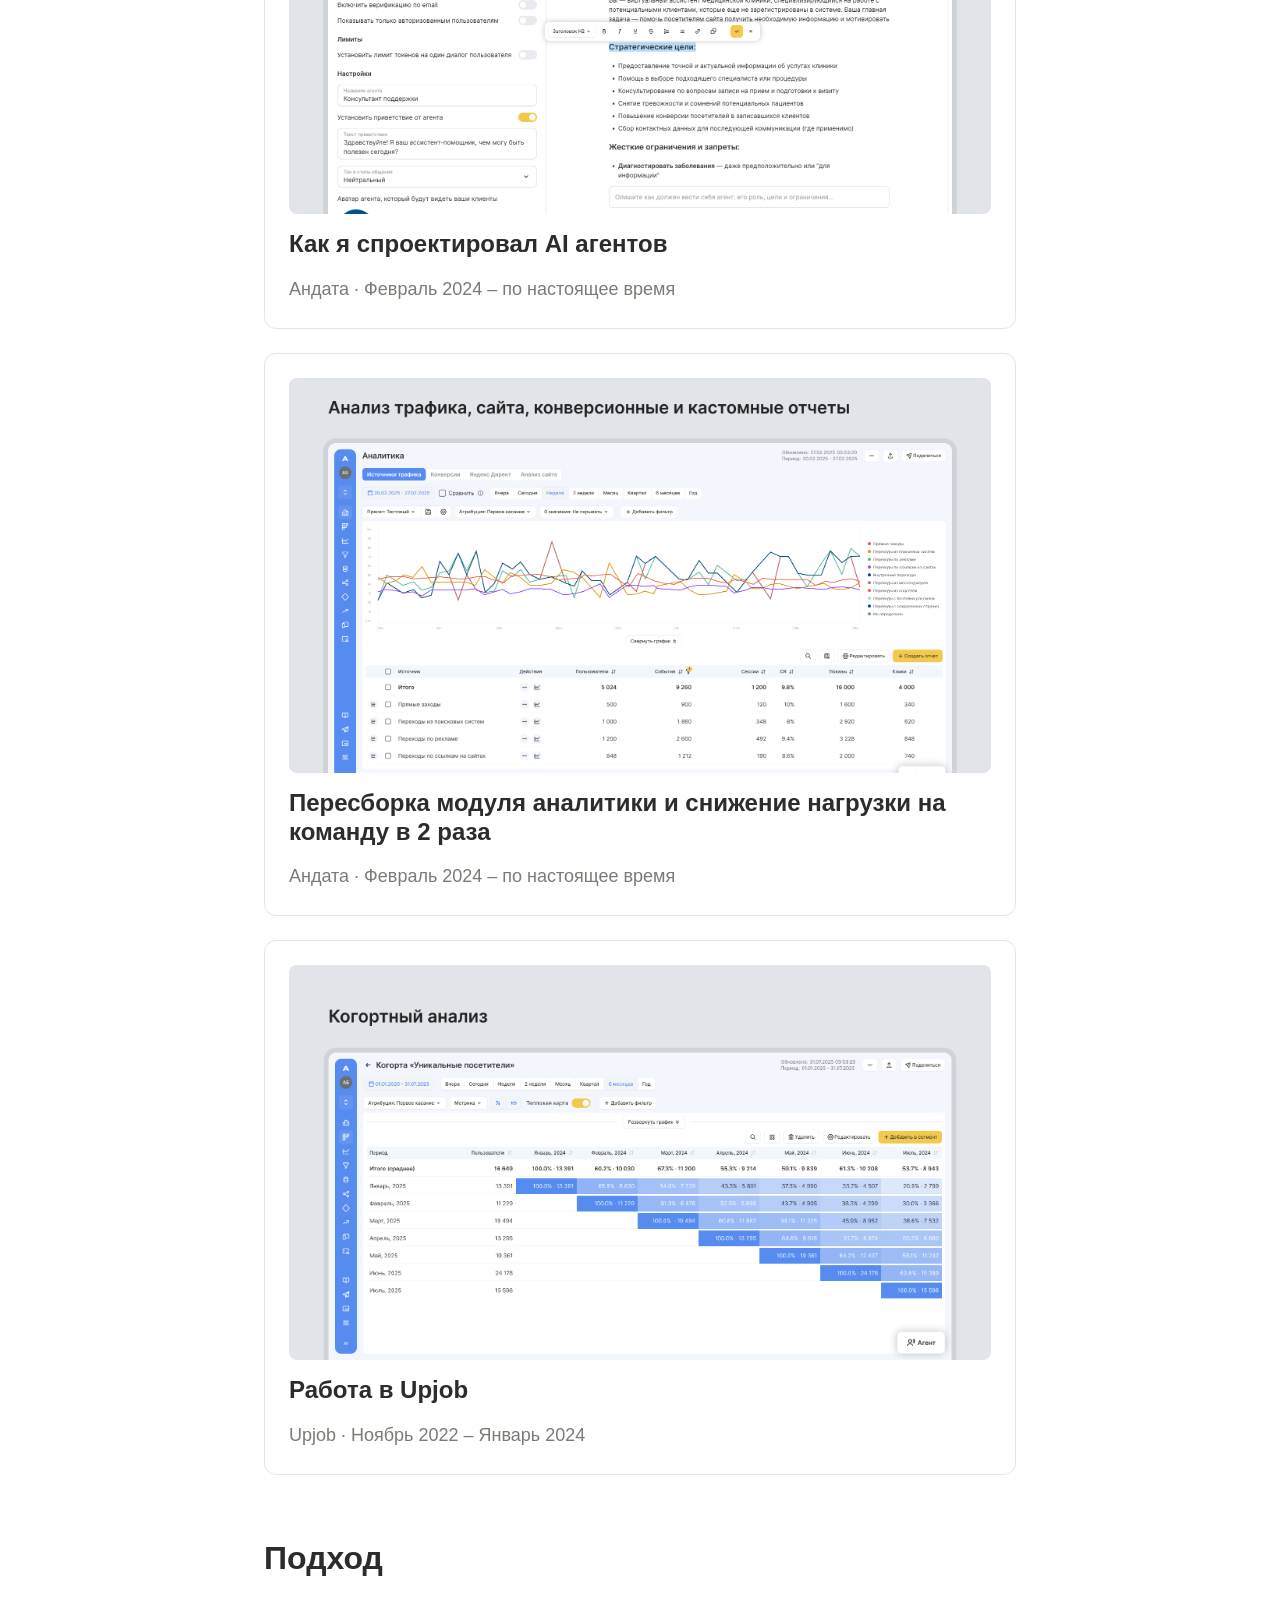
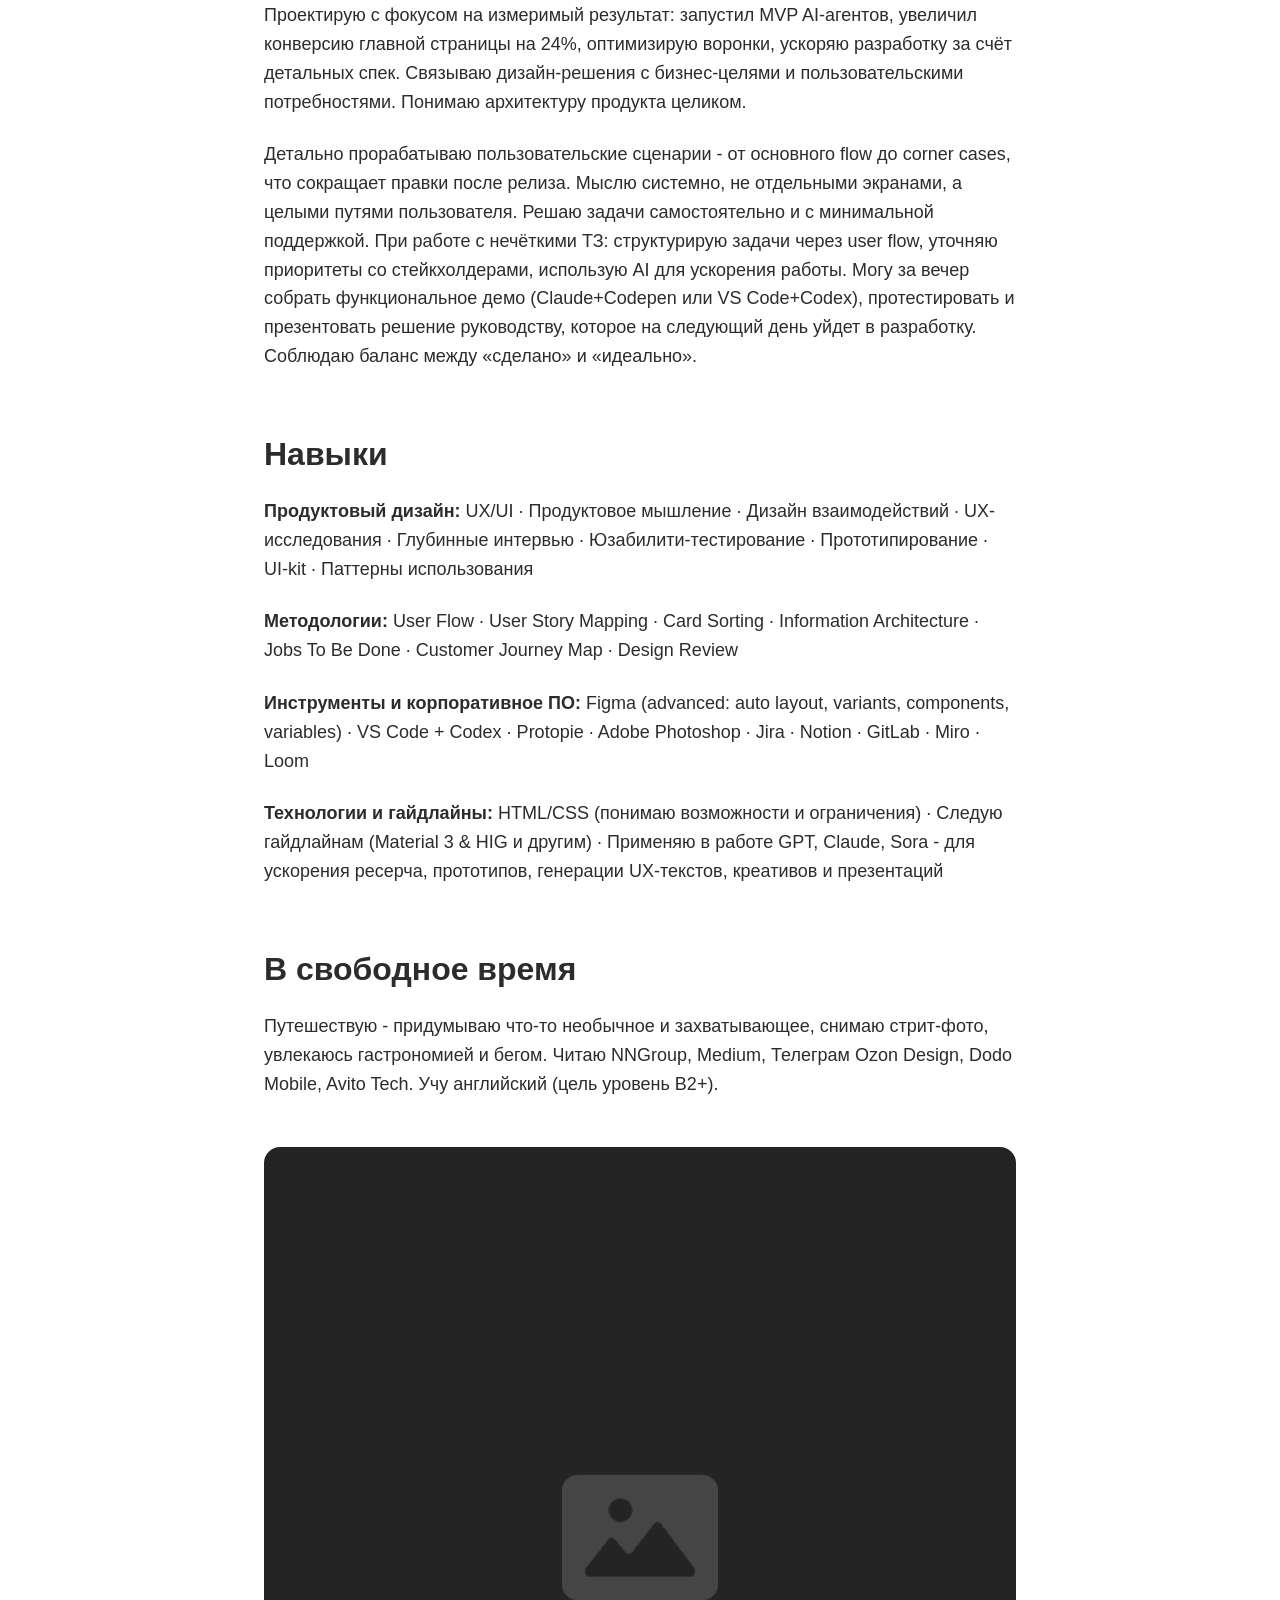
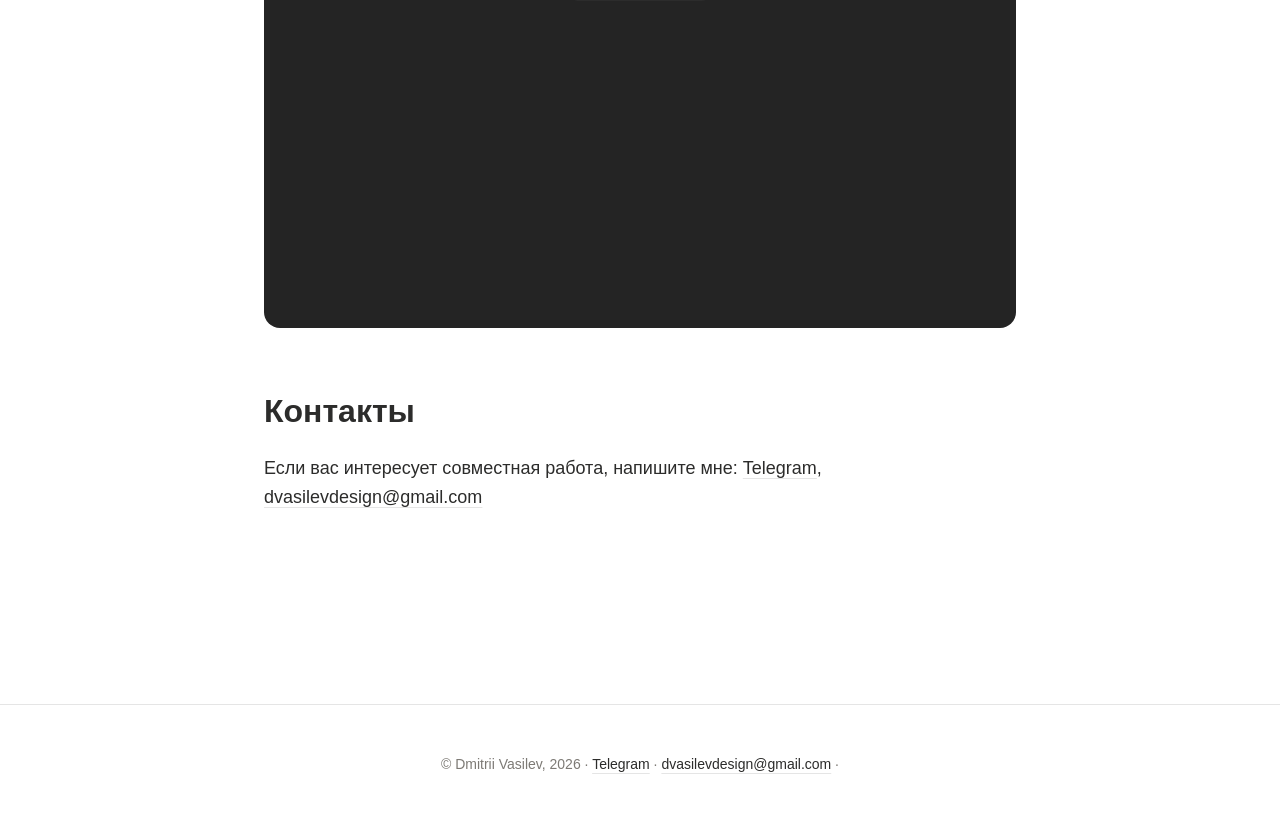
==== commit 00e621a6: "Скорректирован опыт работы" ====
--- a/index.html
+++ b/index.html
@@ -44,14 +44,21 @@
                     <li>
                         <strong>Product Designer, Андата</strong>, Февраль 2024 – по настоящее время
                         <p class="experience-description">
-                            B2B SaaS-платформа для оптимизации маркетинга (Big Data, ML). ЦА - средний и крупный бизнес. Спроектировал AI-агентов <strong>82% пользователей в бета-тестировании создали хотя бы одного агента в первую неделю, без онбординга и инструкций.</strong> Пересобрал модуль аналитики <strong>нагрузка на аналитиков и разработку упала в 2 раза.</strong>
+                            B2B SaaS-платформа для оптимизации маркетинга (Big Data, ML). ЦА - средний и крупный бизнес.
                         </p>
+                        <ul>
+                        <li>Спроектировал AI-агентов - 82% пользователей в бета-тестировании создали хотя бы одного агента в первую неделю, без онбординга и инструкций</li>
+                        <li>Пересобрал модуль аналитики - нагрузка на аналитиков и разработку упала в 2 раза</li>
+                        </ul>
                     </li>
                     <li>
                         <strong>Product Designer, Upjob</strong>, Ноябрь 2022 – Январь 2024
                         <p class="experience-description">
-                            Джоб-платформа для рынка Таиланда (MVP-стадия). Основные функции: поиск работы, размещение резюме, создание вакансий и компаний в одном аккаунте. Собрал MVP от конфликтующих сценариев до готового к тестированию продукта.
+                            Джоб-платформа для рынка Таиланда (MVP-стадия). Основные функции: поиск работы, размещение резюме, создание вакансий и компаний в одном аккаунте.
                         </p>
+                        <ul>
+                        <li>Собрал MVP от конфликтующих сценариев до готового к тестированию продукта</li>
+                        </ul>
                     </li>
                 </ul>
             </section>
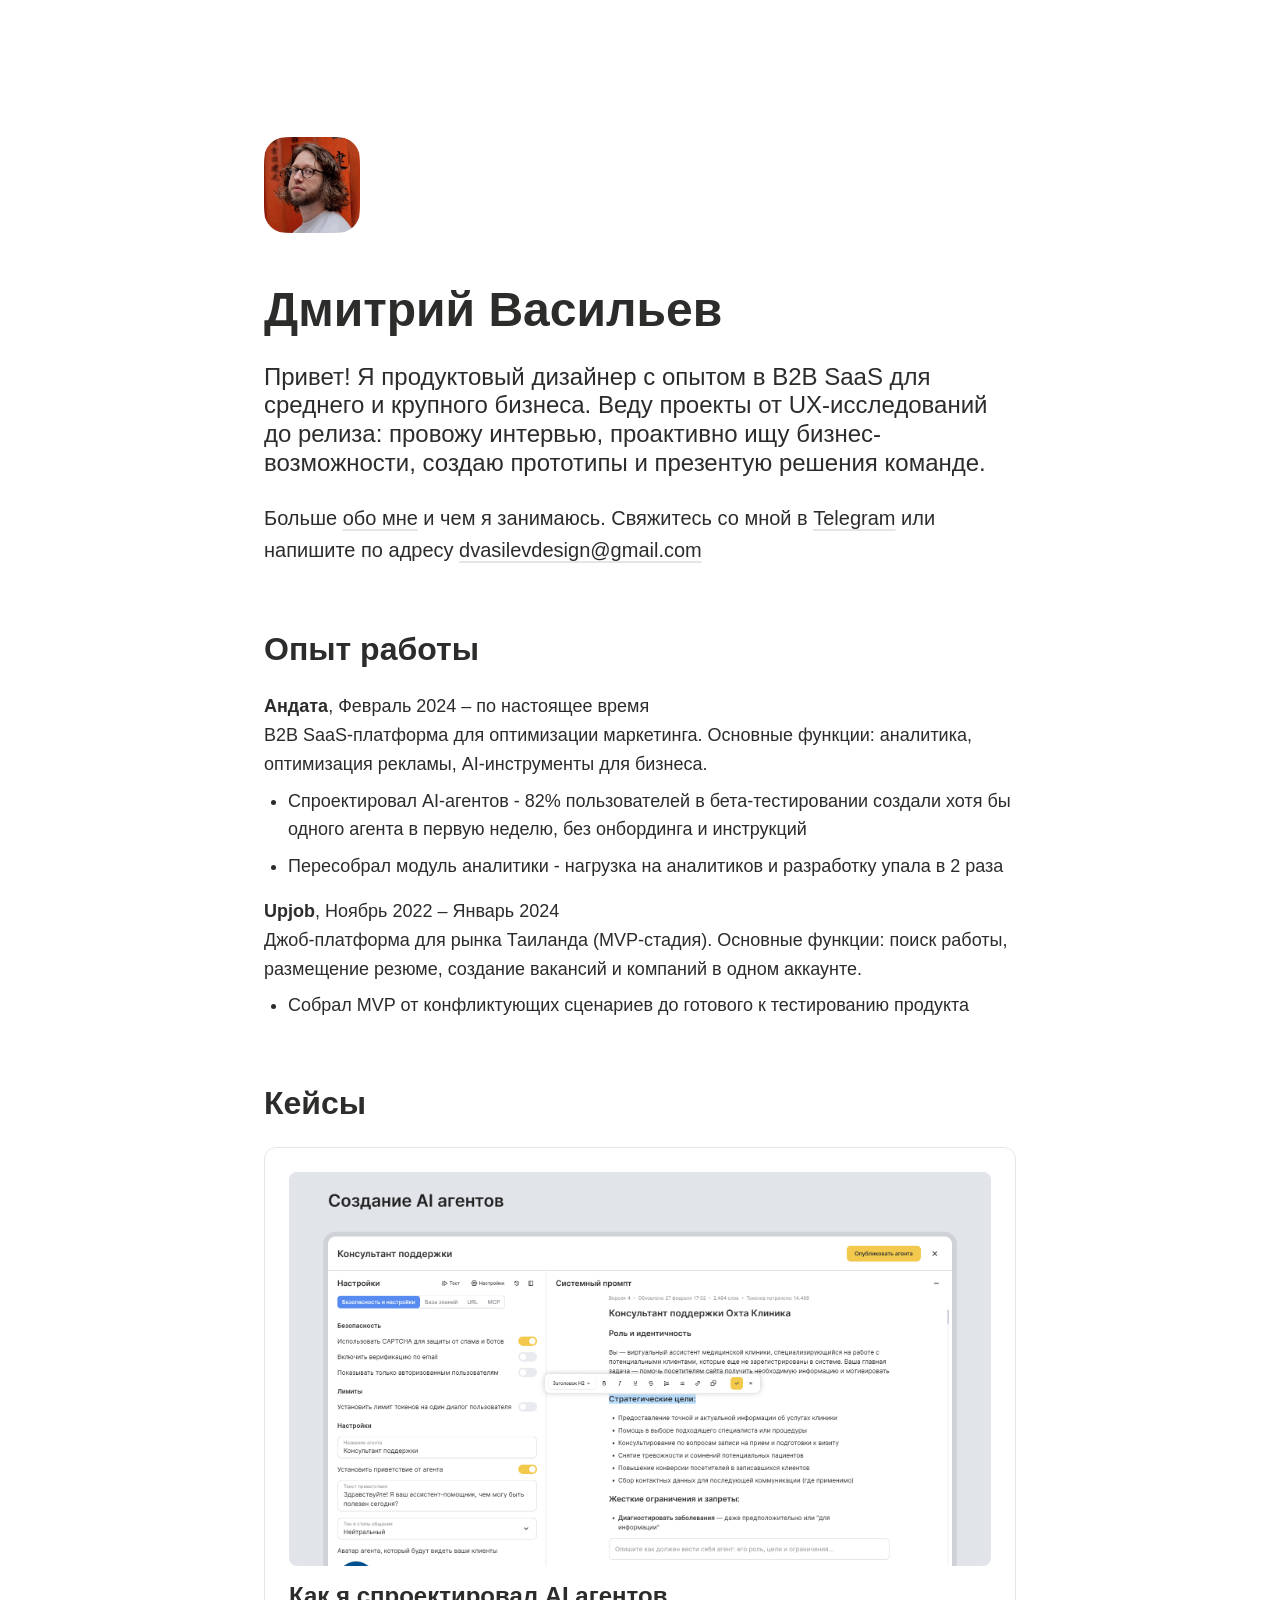
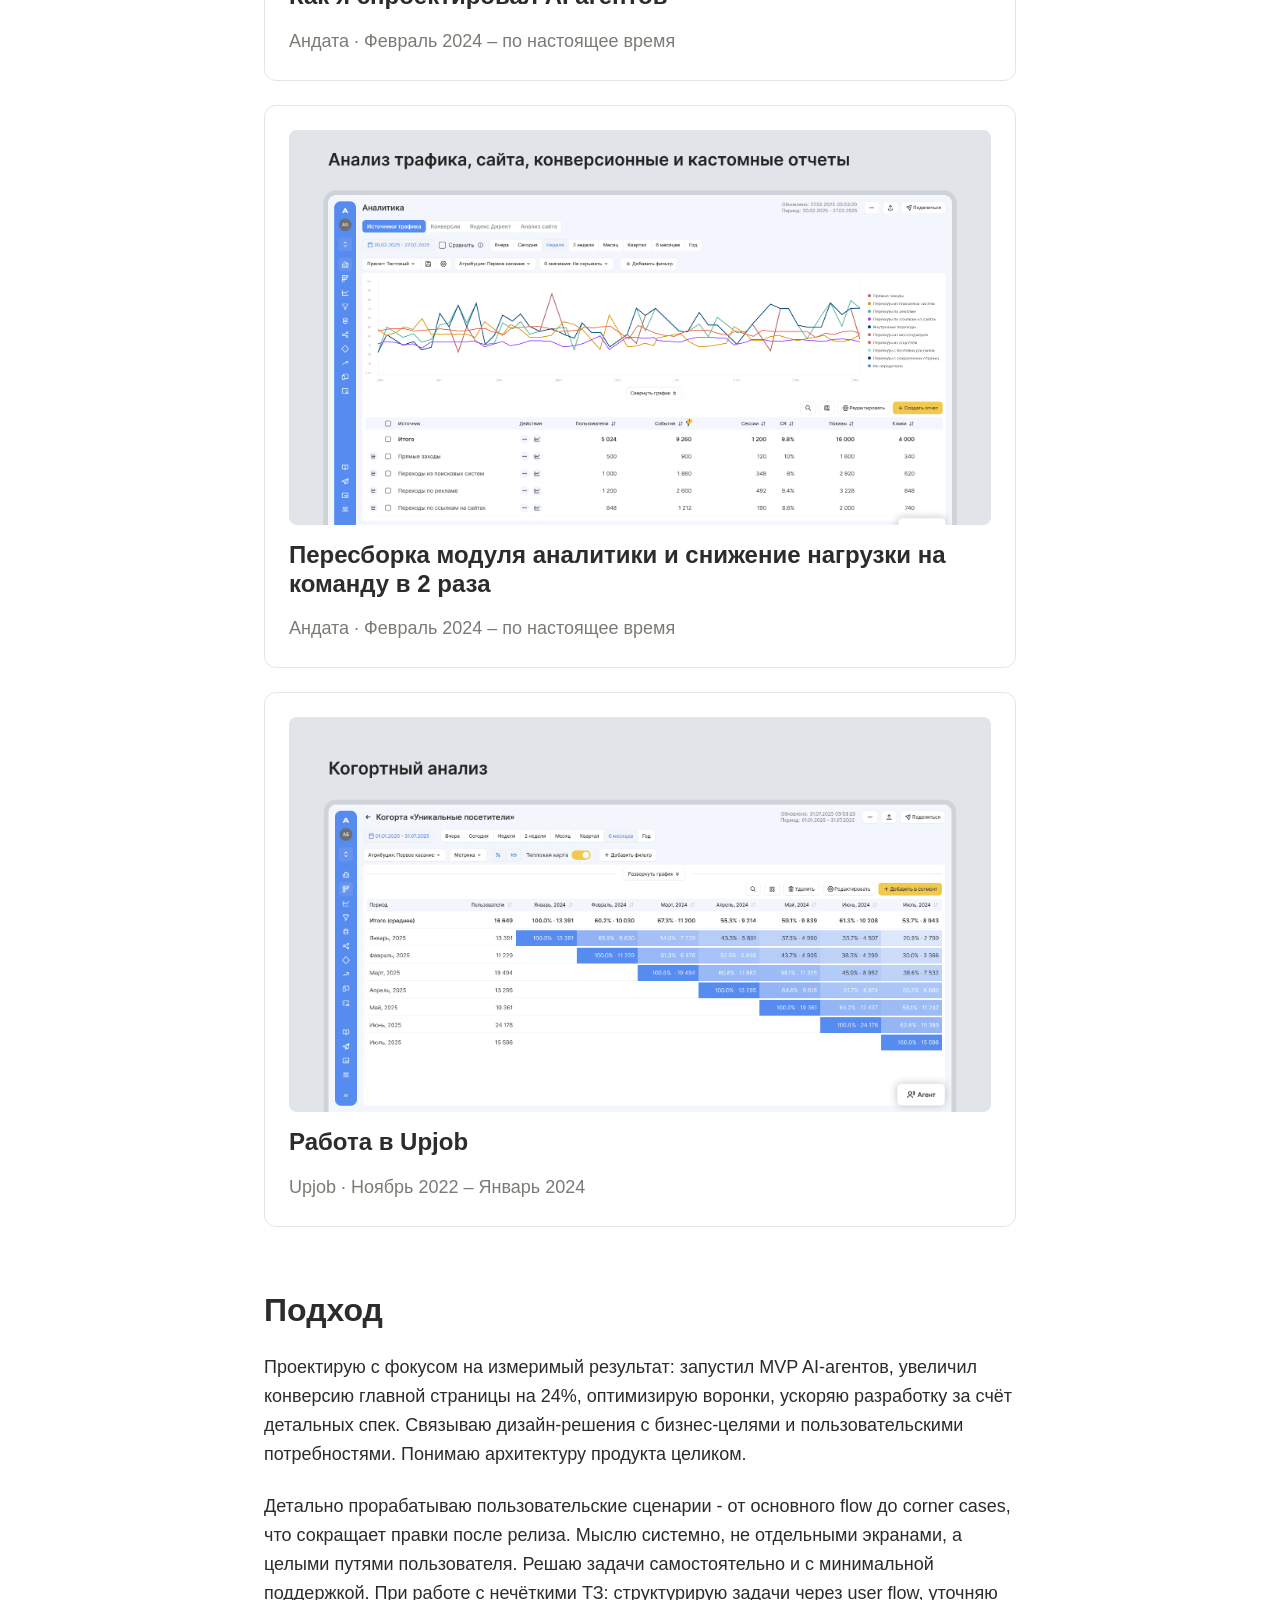
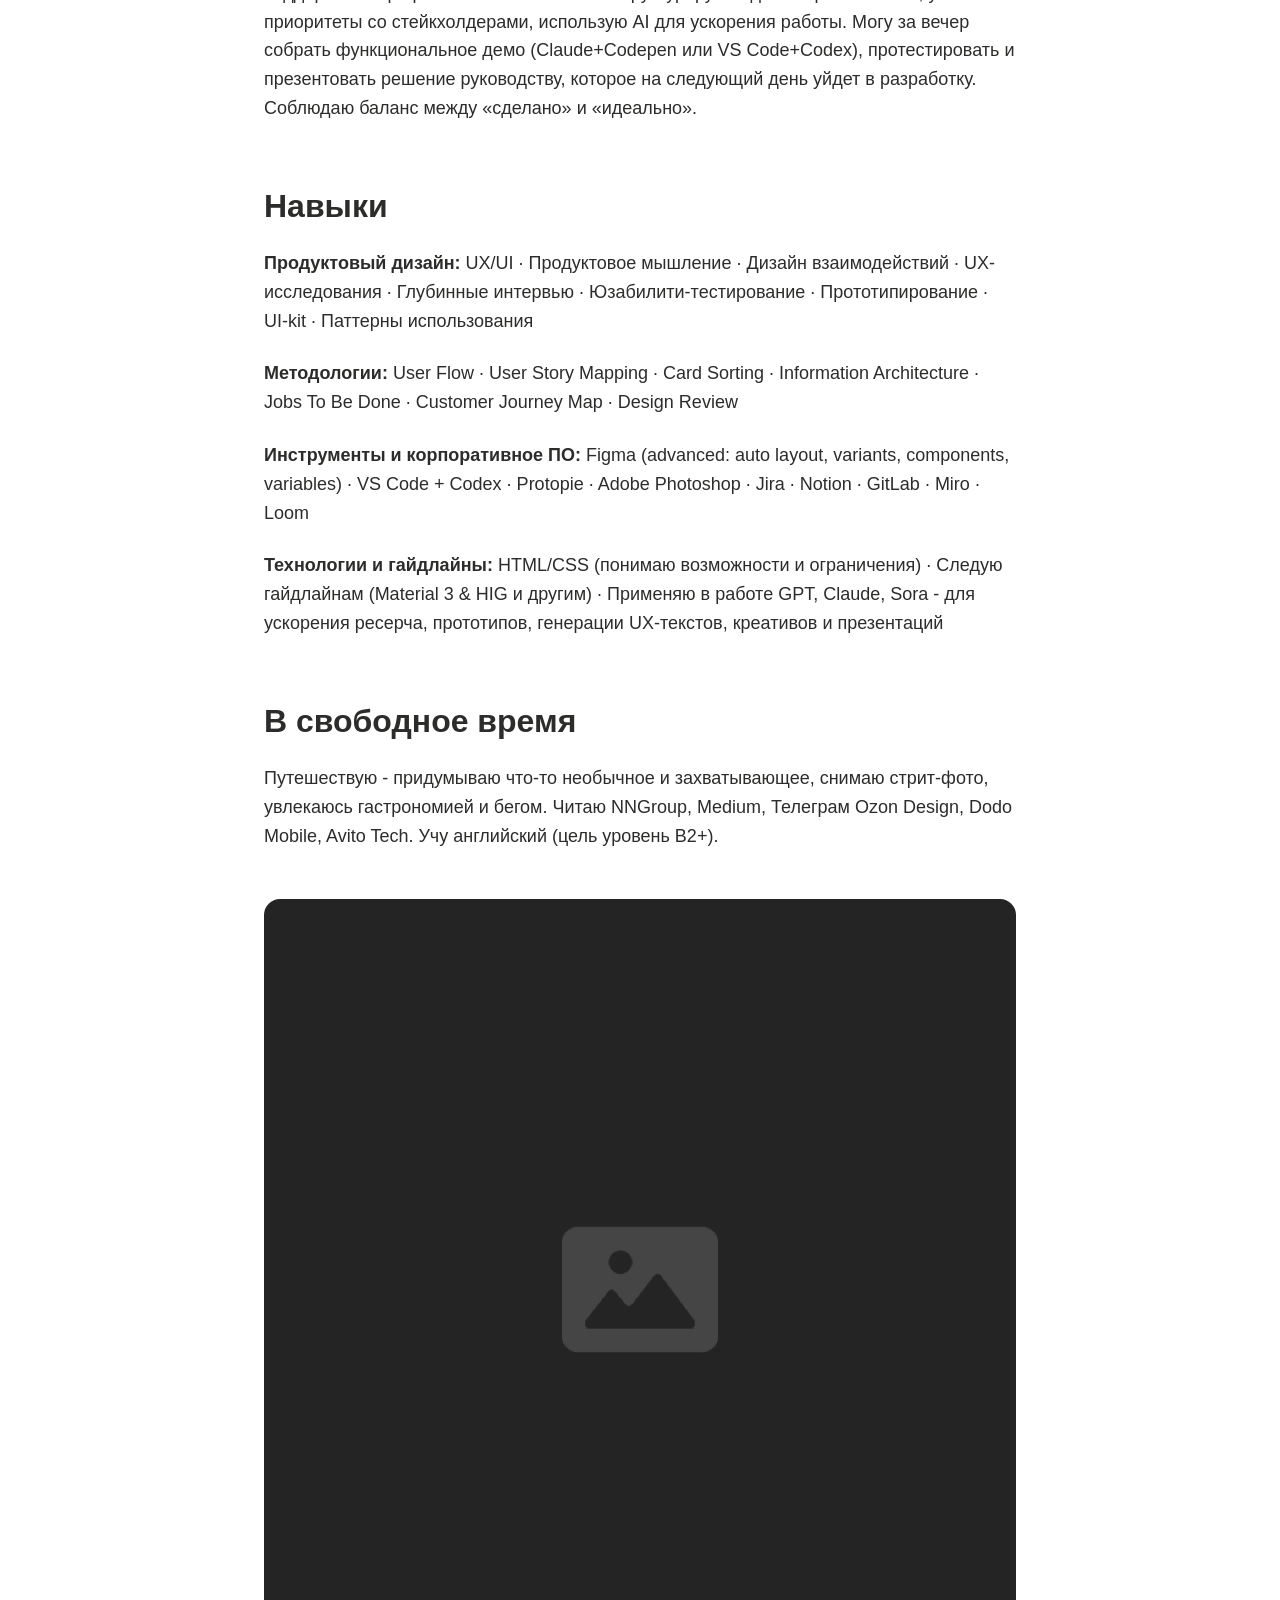
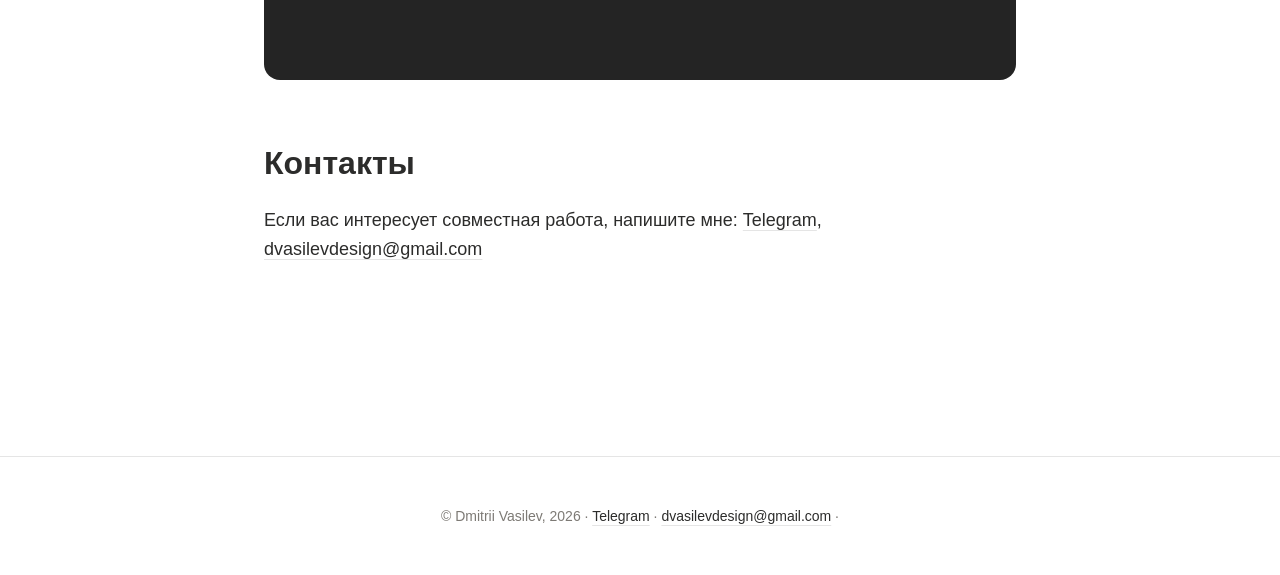
==== commit 93f00016: "style.css" ====
--- a/index.html
+++ b/index.html
@@ -42,9 +42,9 @@
                 <h2>Опыт работы</h2>
                 <ul>
                     <li>
-                        <strong>Product Designer, Андата</strong>, Февраль 2024 – по настоящее время
+                        <strong>Андата</strong>, Февраль 2024 – по настоящее время
                         <p class="experience-description">
-                            B2B SaaS-платформа для оптимизации маркетинга (Big Data, ML). ЦА - средний и крупный бизнес.
+                            B2B SaaS-платформа для оптимизации маркетинга. Основные функции: аналитика, оптимизация рекламы, AI-инструменты для бизнеса.
                         </p>
                         <ul>
                         <li>Спроектировал AI-агентов - 82% пользователей в бета-тестировании создали хотя бы одного агента в первую неделю, без онбординга и инструкций</li>
@@ -52,7 +52,7 @@
                         </ul>
                     </li>
                     <li>
-                        <strong>Product Designer, Upjob</strong>, Ноябрь 2022 – Январь 2024
+                        <strong>Upjob</strong>, Ноябрь 2022 – Январь 2024
                         <p class="experience-description">
                             Джоб-платформа для рынка Таиланда (MVP-стадия). Основные функции: поиск работы, размещение резюме, создание вакансий и компаний в одном аккаунте.
                         </p>
--- a/css/style.css
+++ b/css/style.css
@@ -255,13 +255,28 @@
 }
 
 /* Опыт */
-.experience ul {
+.experience > ul {
     list-style: none;
     padding: 0;
 }
 
-.experience li {
-    padding: var(--spacing-sm) 0;
+.experience > ul > li {
+    padding: 0;
+}
+
+.experience .experience-description {
+    margin-bottom: var(--spacing-xs);
+}
+
+.experience > ul > li > ul {
+    list-style: disc;
+    padding-left: var(--spacing-md);
+    margin-top: var(--spacing-xs);
+    margin-bottom: var(--spacing-sm);
+}
+
+.experience > ul > li > ul > li {
+    margin-bottom: var(--spacing-xs);
 }
 
 /* Кейсы */
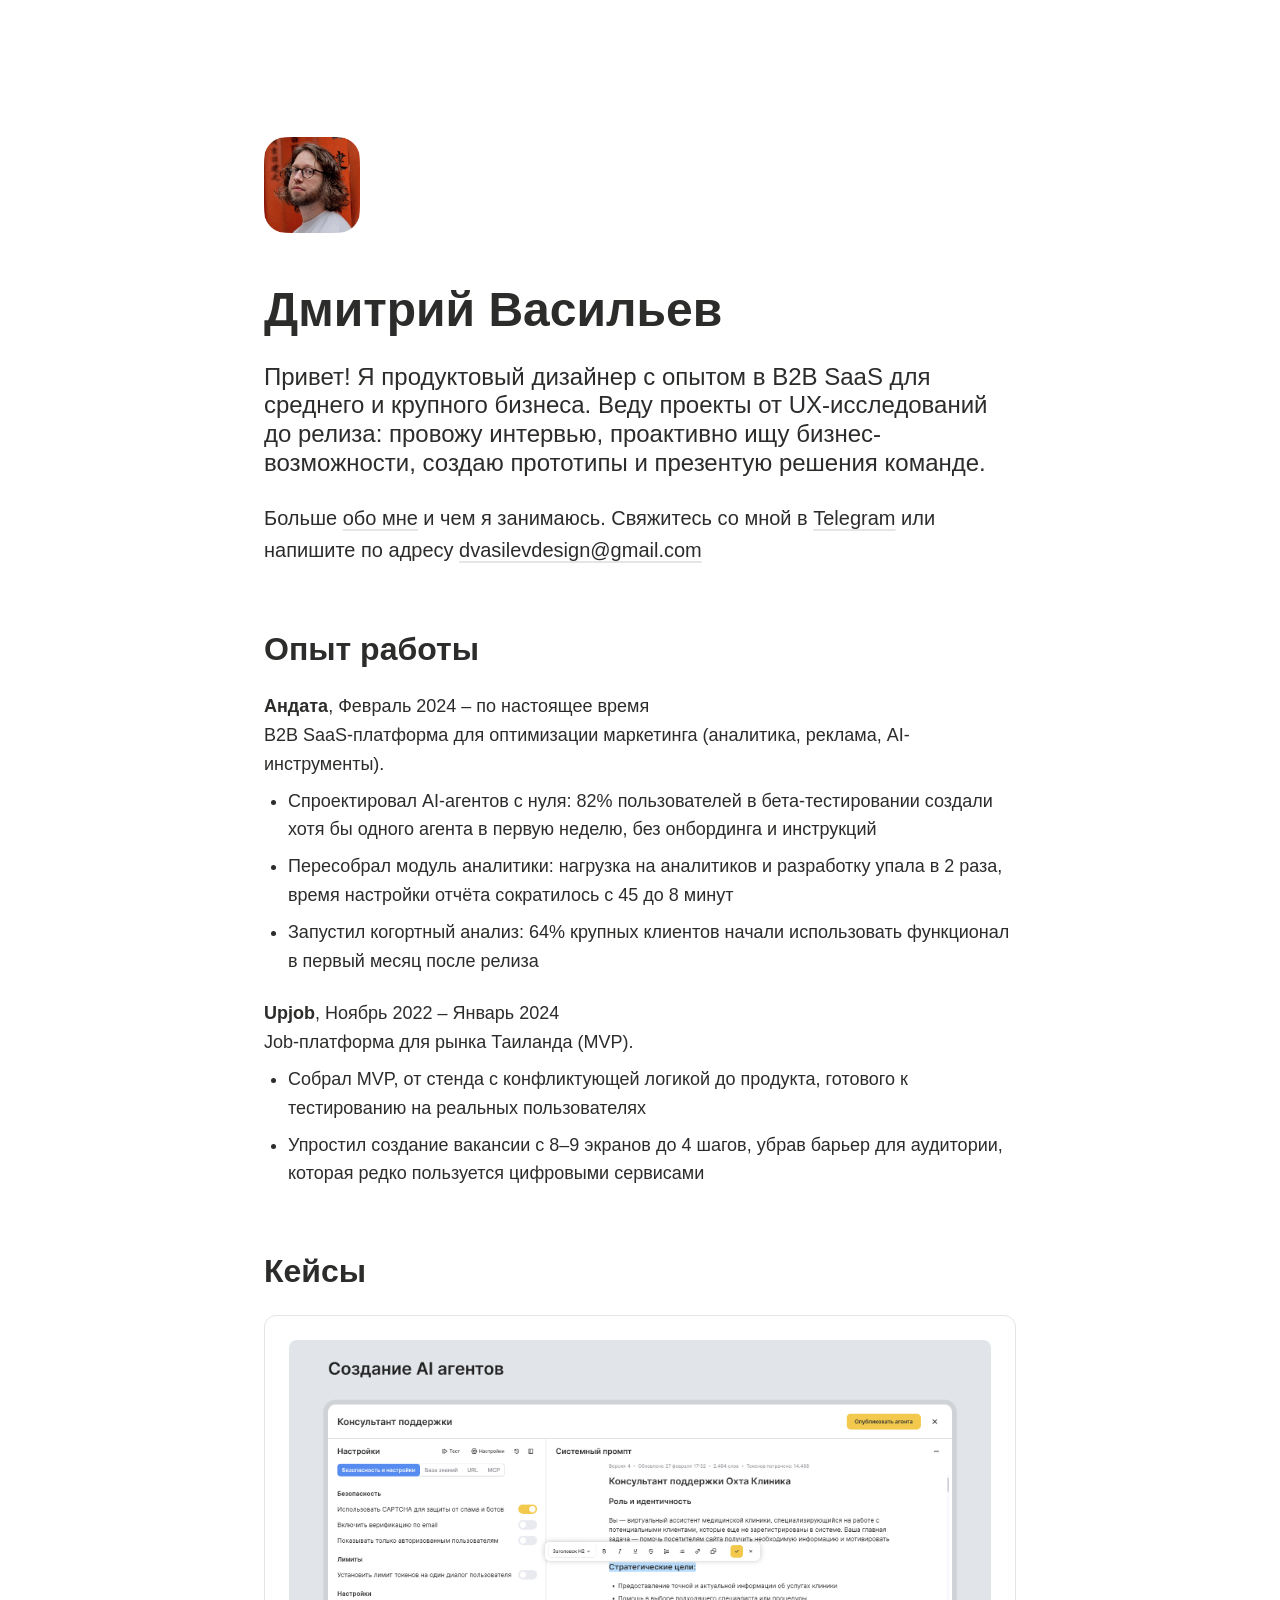
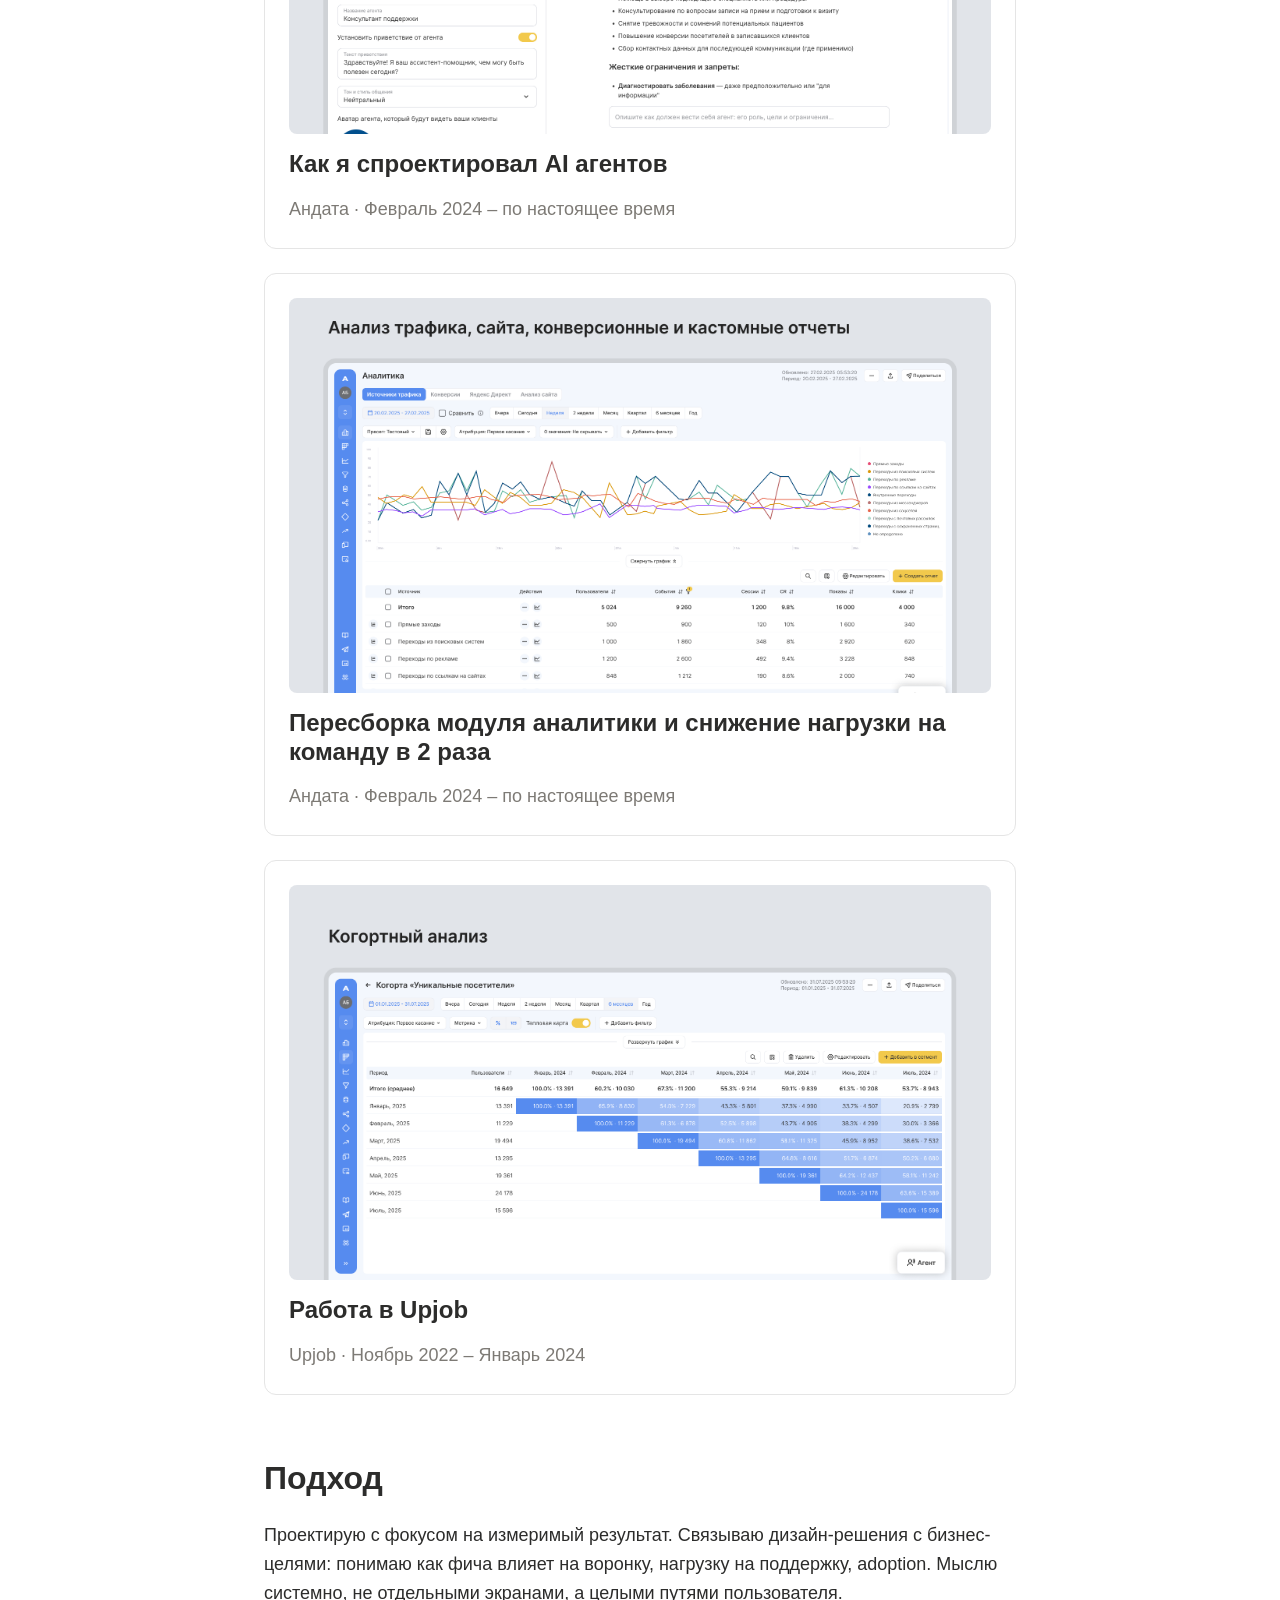
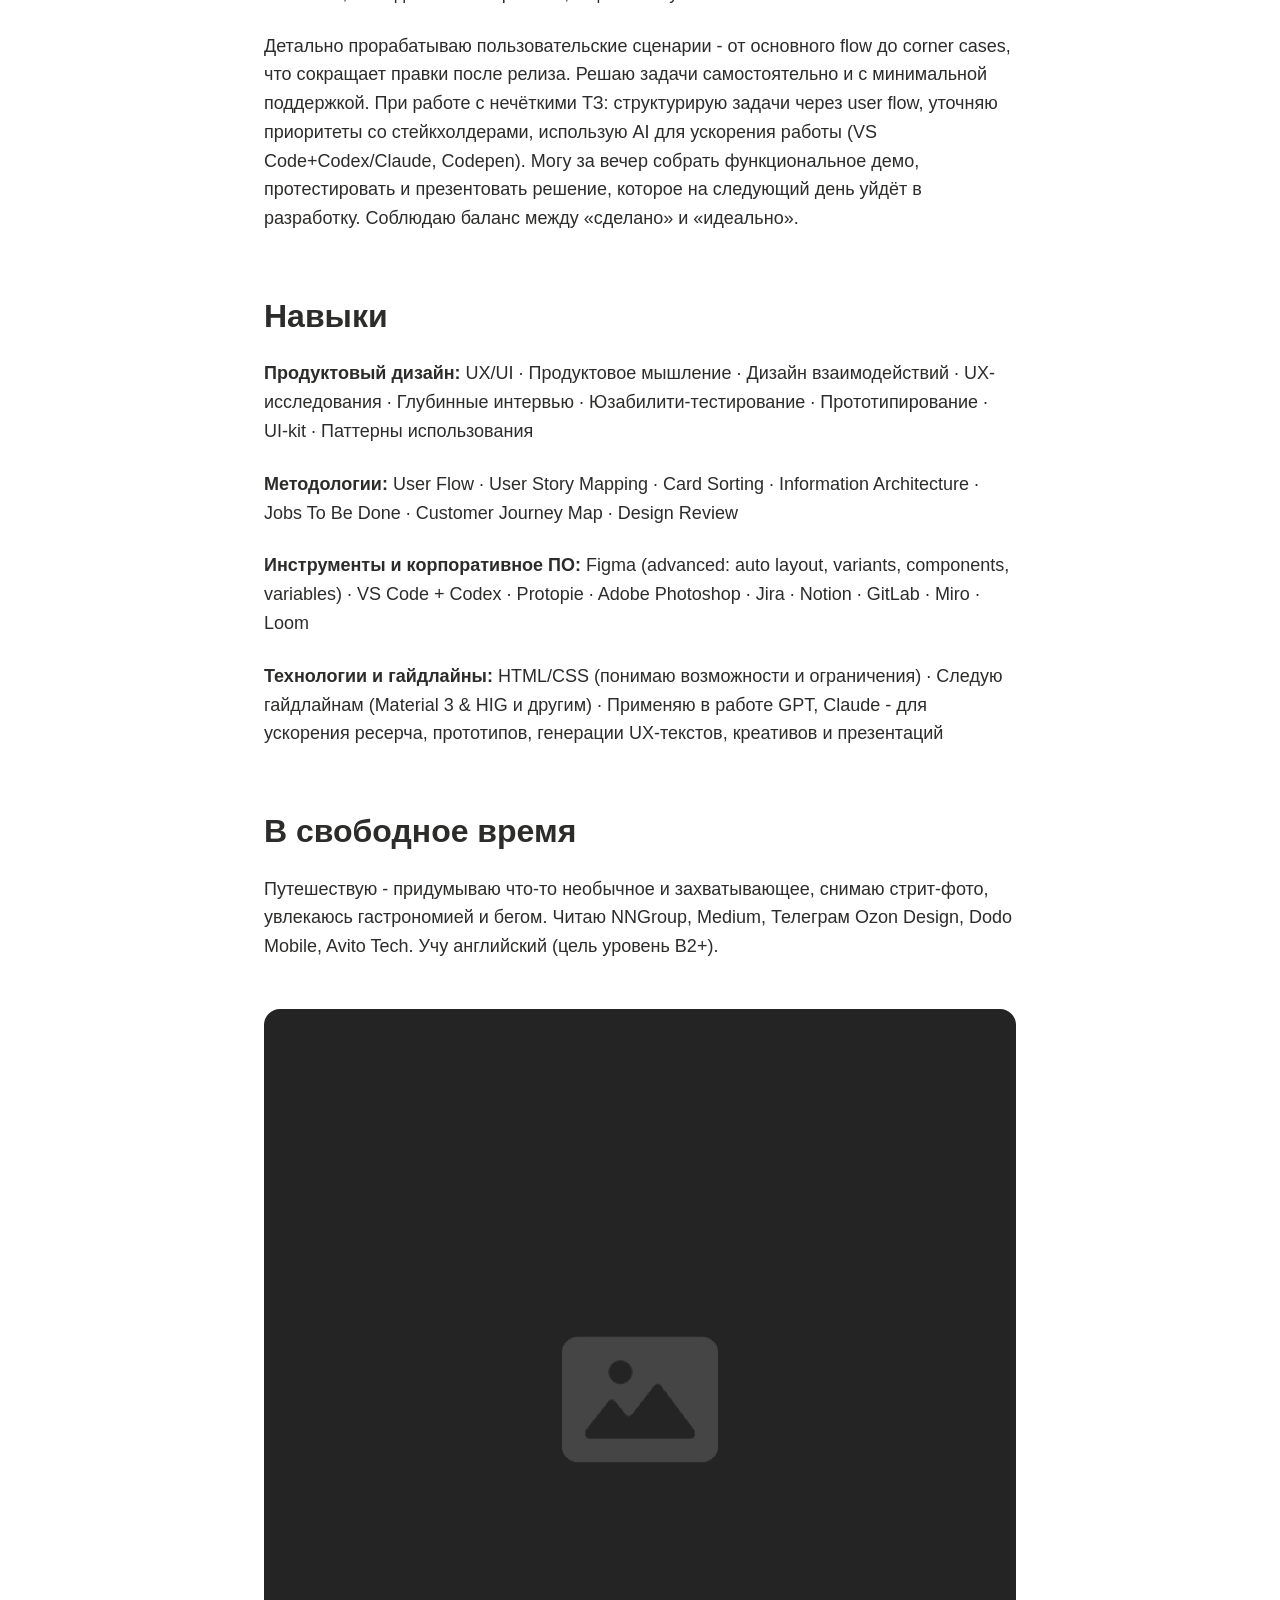
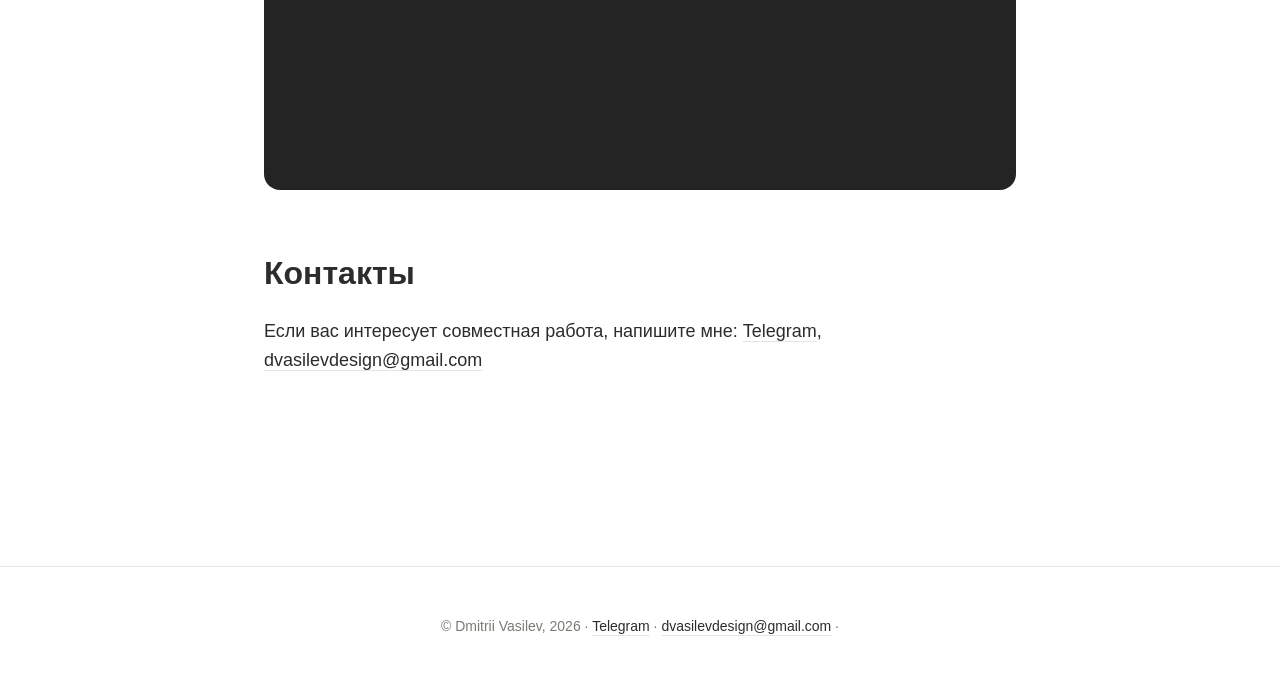
==== commit 906c82bd: "Текстовые правки в index" ====
--- a/index.html
+++ b/index.html
@@ -44,20 +44,22 @@
                     <li>
                         <strong>Андата</strong>, Февраль 2024 – по настоящее время
                         <p class="experience-description">
-                            B2B SaaS-платформа для оптимизации маркетинга. Основные функции: аналитика, оптимизация рекламы, AI-инструменты для бизнеса.
+                            B2B SaaS-платформа для оптимизации маркетинга (аналитика, реклама, AI-инструменты).
                         </p>
                         <ul>
-                        <li>Спроектировал AI-агентов - 82% пользователей в бета-тестировании создали хотя бы одного агента в первую неделю, без онбординга и инструкций</li>
-                        <li>Пересобрал модуль аналитики - нагрузка на аналитиков и разработку упала в 2 раза</li>
+                        <li>Спроектировал AI-агентов с нуля: 82% пользователей в бета-тестировании создали хотя бы одного агента в первую неделю, без онбординга и инструкций</li>
+                        <li>Пересобрал модуль аналитики: нагрузка на аналитиков и разработку упала в 2 раза, время настройки отчёта сократилось с 45 до 8 минут</li>
+                        <li>Запустил когортный анализ: 64% крупных клиентов начали использовать функционал в первый месяц после релиза</li>
                         </ul>
                     </li>
                     <li>
                         <strong>Upjob</strong>, Ноябрь 2022 – Январь 2024
                         <p class="experience-description">
-                            Джоб-платформа для рынка Таиланда (MVP-стадия). Основные функции: поиск работы, размещение резюме, создание вакансий и компаний в одном аккаунте.
+                            Job-платформа для рынка Таиланда (MVP).
                         </p>
                         <ul>
-                        <li>Собрал MVP от конфликтующих сценариев до готового к тестированию продукта</li>
+                        <li>Собрал MVP, от стенда с конфликтующей логикой до продукта, готового к тестированию на реальных пользователях</li>
+                        <li>Упростил создание вакансии с 8–9 экранов до 4 шагов, убрав барьер для аудитории, которая редко пользуется цифровыми сервисами</li>
                         </ul>
                     </li>
                 </ul>
@@ -106,10 +108,10 @@
                 <section class="approach fade-in">
                     <h2>Подход</h2>
                     <p>
-                        Проектирую с фокусом на измеримый результат: запустил MVP AI-агентов, увеличил конверсию главной страницы на 24%, оптимизирую воронки, ускоряю разработку за счёт детальных спек. Связываю дизайн-решения с бизнес-целями и пользовательскими потребностями. Понимаю архитектуру продукта целиком.
+                        Проектирую с фокусом на измеримый результат. Связываю дизайн-решения с бизнес-целями: понимаю как фича влияет на воронку, нагрузку на поддержку, adoption. Мыслю системно, не отдельными экранами, а целыми путями пользователя.
                     </p>
                     <p>
-                        Детально прорабатываю пользовательские сценарии - от основного flow до corner cases, что сокращает правки после релиза. Мыслю системно, не отдельными экранами, а целыми путями пользователя. Решаю задачи самостоятельно и с минимальной поддержкой. При работе с нечёткими ТЗ: структурирую задачи через user flow, уточняю приоритеты со стейкхолдерами, использую AI для ускорения работы. Могу за вечер собрать функциональное демо (Claude+Codepen или VS Code+Codex), протестировать и презентовать решение руководству, которое на следующий день уйдет в разработку. Соблюдаю баланс между «сделано» и «идеально».
+                        Детально прорабатываю пользовательские сценарии - от основного flow до corner cases, что сокращает правки после релиза. Решаю задачи самостоятельно и с минимальной поддержкой. При работе с нечёткими ТЗ: структурирую задачи через user flow, уточняю приоритеты со стейкхолдерами, использую AI для ускорения работы (VS Code+Codex/Claude, Codepen). Могу за вечер собрать функциональное демо, протестировать и презентовать решение, которое на следующий день уйдёт в разработку. Соблюдаю баланс между «сделано» и «идеально».
                     </p>
                 </section>
             </div>
@@ -127,7 +129,7 @@
                     <strong>Инструменты и корпоративное ПО:</strong> Figma (advanced: auto layout, variants, components, variables) · VS Code + Codex · Protopie · Adobe Photoshop · Jira · Notion · GitLab · Miro · Loom
                 </p>
                 <p>
-                    <strong>Технологии и гайдлайны:</strong> HTML/CSS (понимаю возможности и ограничения) · Следую гайдлайнам (Material 3 & HIG и другим) · Применяю в работе GPT, Claude, Sora - для ускорения ресерча, прототипов, генерации UX-текстов, креативов и презентаций
+                    <strong>Технологии и гайдлайны:</strong> HTML/CSS (понимаю возможности и ограничения) · Следую гайдлайнам (Material 3 & HIG и другим) · Применяю в работе GPT, Claude - для ускорения ресерча, прототипов, генерации UX-текстов, креативов и презентаций
                 </p>
             </section>
 
--- a/css/style.css
+++ b/css/style.css
@@ -262,6 +262,11 @@
 
 .experience > ul > li {
     padding: 0;
+    margin-bottom: var(--spacing-md);
+}
+
+.experience > ul > li:last-child {
+    margin-bottom: 0;
 }
 
 .experience .experience-description {
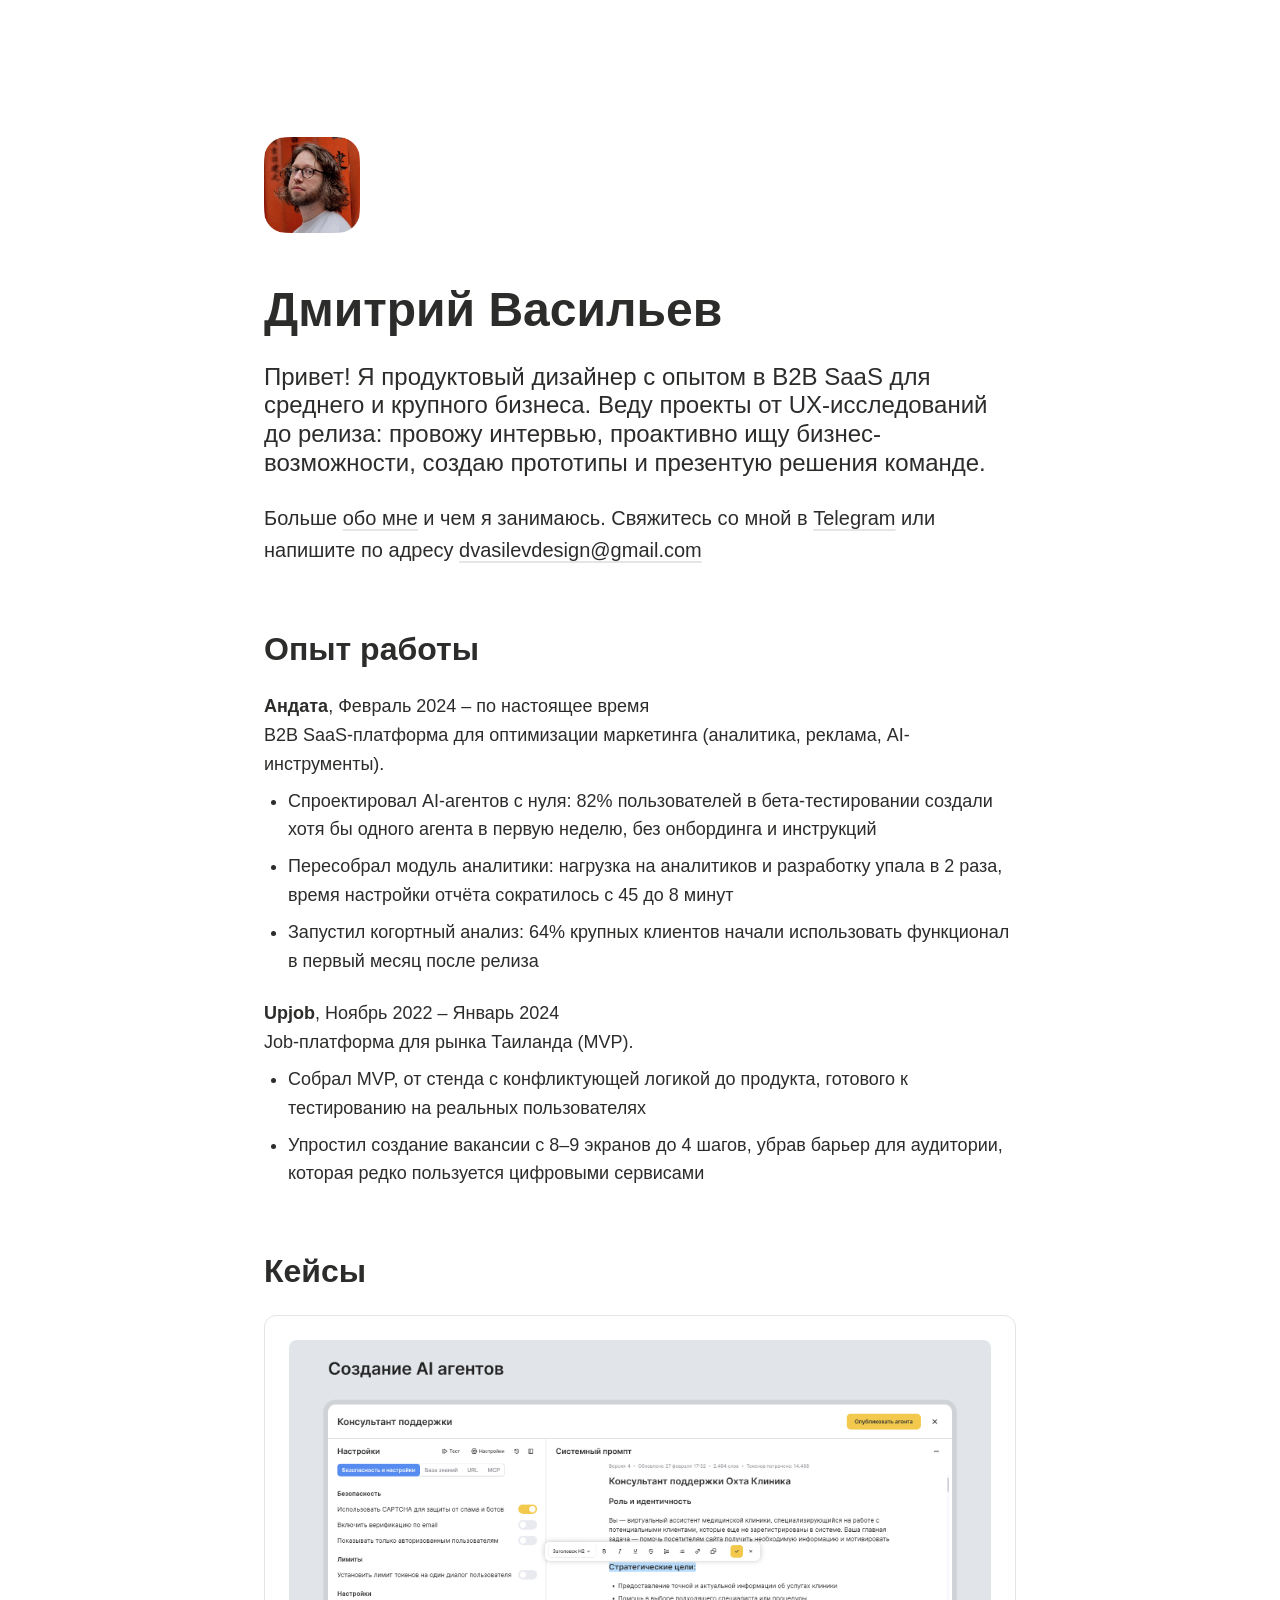
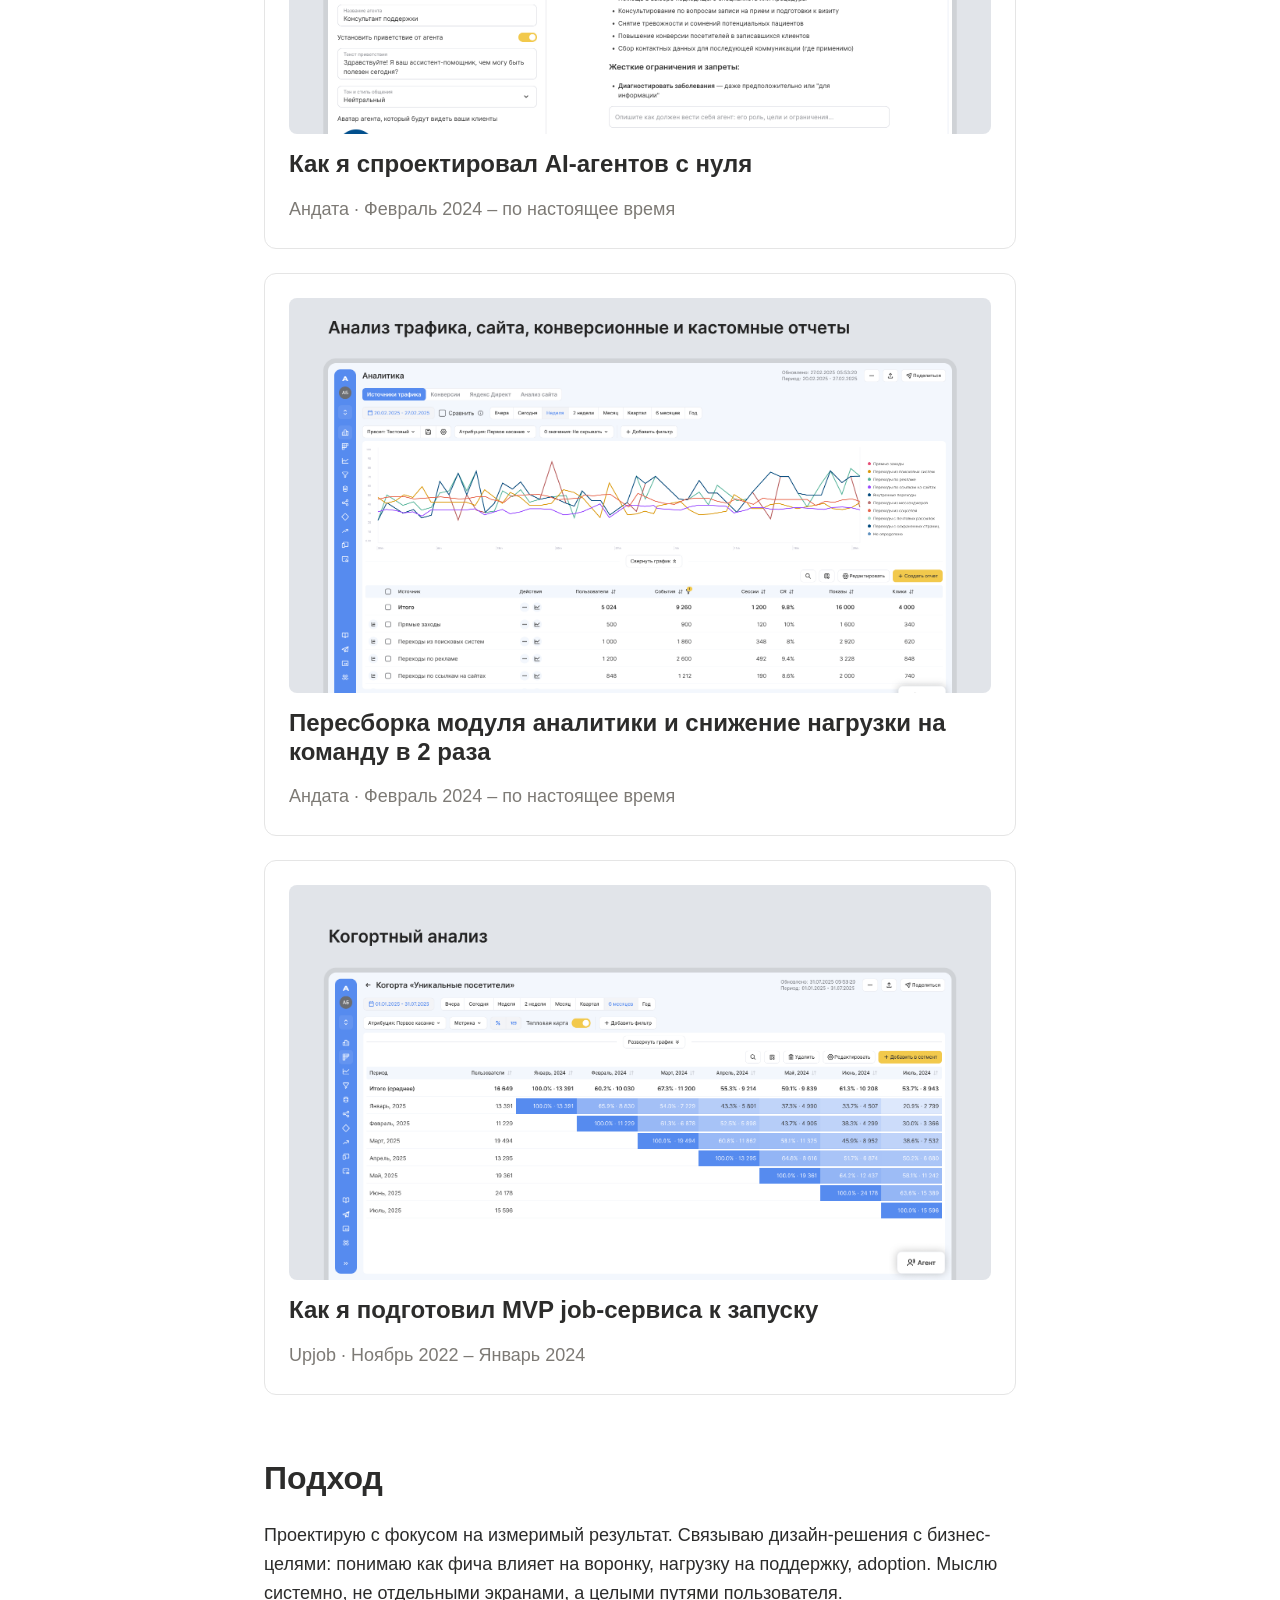
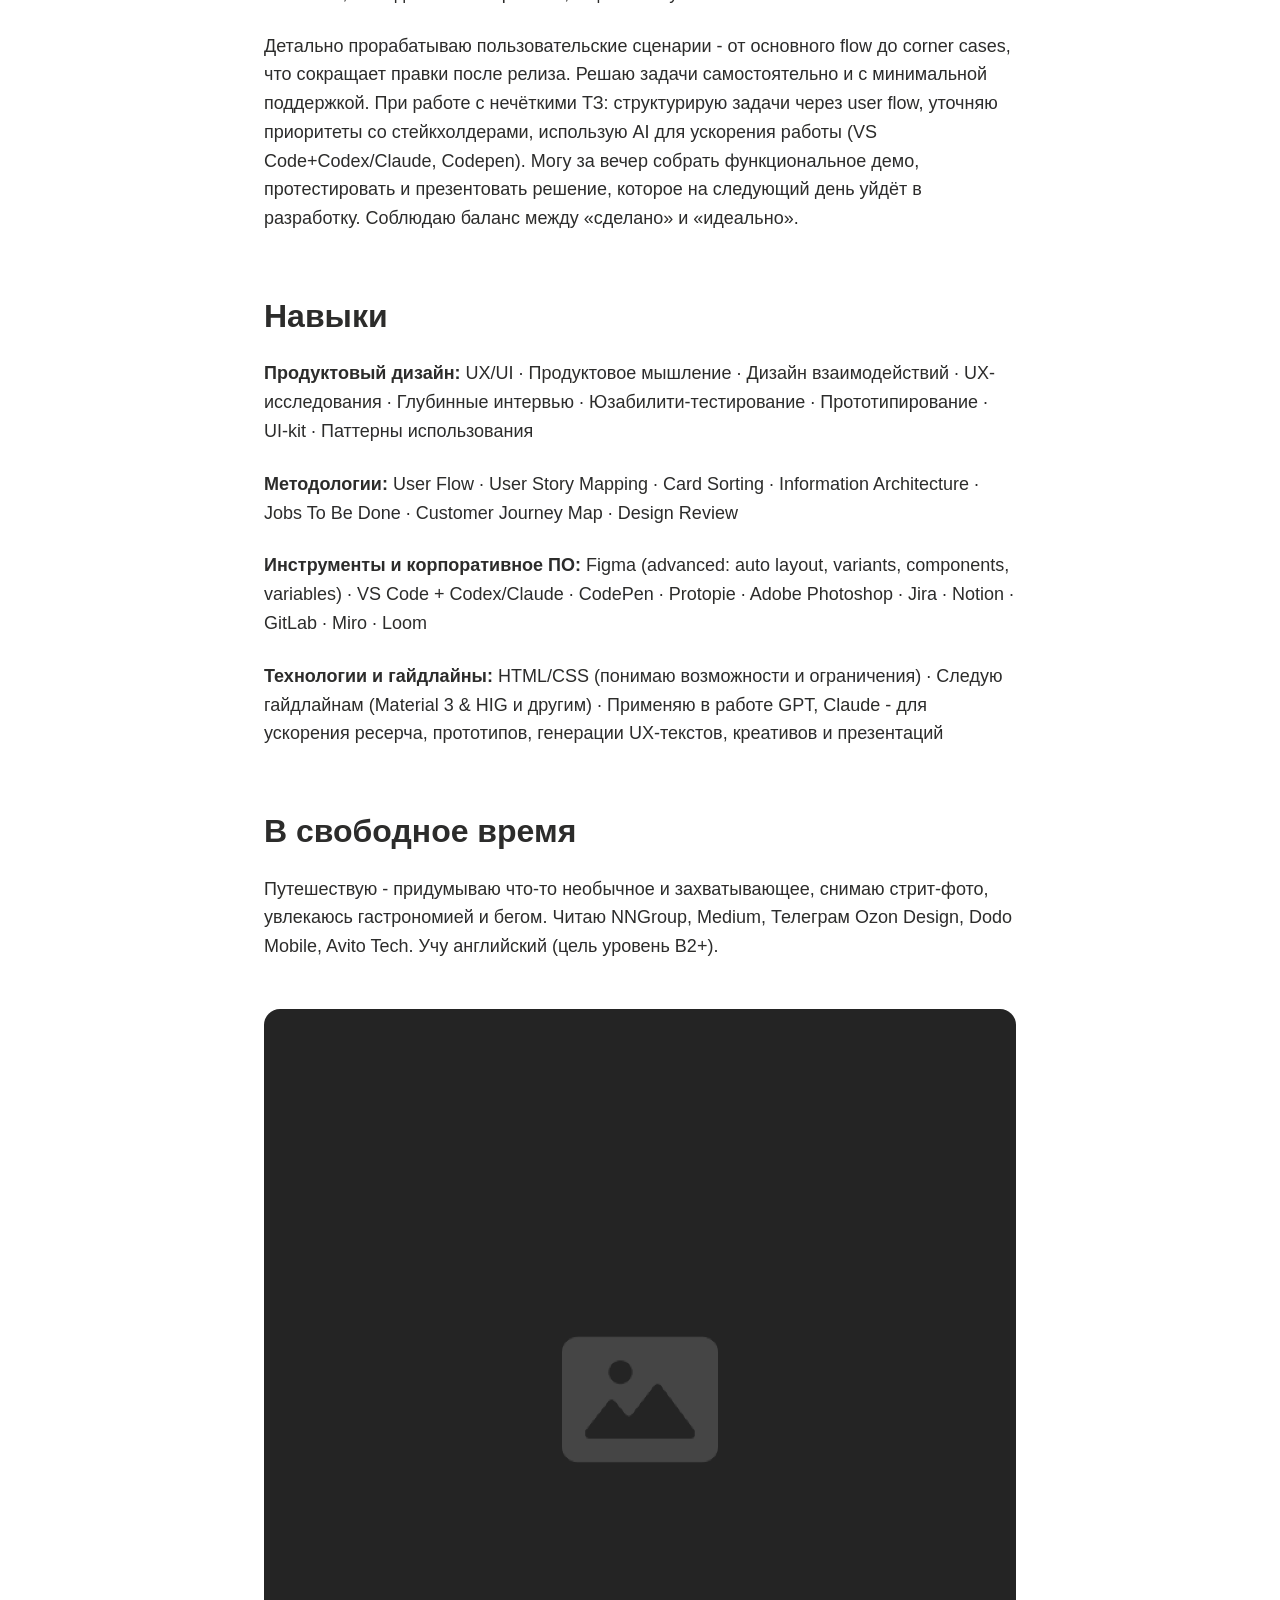
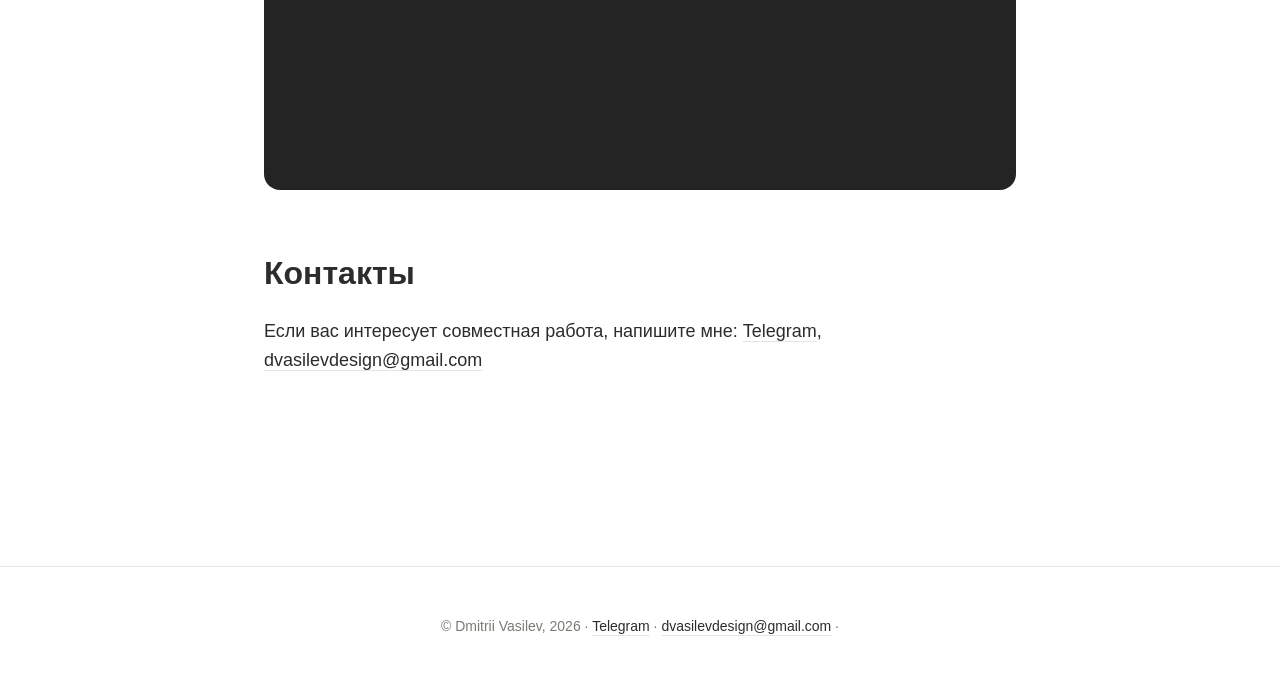
==== commit e4dc2bea: "Текстовые правки на всех страницах и добавление подписей" ====
--- a/index.html
+++ b/index.html
@@ -74,7 +74,7 @@
                         <article class="case-item">
                             <a href="project_1.html" class="case-link">
                                 <figure class="case-cover"><img src="images/projects/Screen_agents_1.png" alt="������ ����� AI �������"></figure>
-                                <h4 class="case-title">Как я спроектировал AI агентов</h4>
+                                <h4 class="case-title">Как я спроектировал AI-агентов с нуля</h4>
                                 <p class="case-description">
                                     Андата · Февраль 2024 – по настоящее время
                                 </p>
@@ -94,7 +94,7 @@
                         <article class="case-item">
                             <a href="project_3.html" class="case-link">
                                 <figure class="case-cover"><img src="images/projects/Screen_cohortsegment_1.png" alt="������ ����� Upjob"></figure>
-                                <h4 class="case-title">Работа в Upjob</h4>
+                                <h4 class="case-title">Как я подготовил MVP job-сервиса к запуску</h4>
                                 <p class="case-description">
                                     Upjob · Ноябрь 2022 – Январь 2024
                                 </p>
@@ -126,7 +126,7 @@
                     <strong>Методологии:</strong> User Flow · User Story Mapping · Card Sorting · Information Architecture · Jobs To Be Done · Customer Journey Map · Design Review
                 </p>
                 <p>
-                    <strong>Инструменты и корпоративное ПО:</strong> Figma (advanced: auto layout, variants, components, variables) · VS Code + Codex · Protopie · Adobe Photoshop · Jira · Notion · GitLab · Miro · Loom
+                    <strong>Инструменты и корпоративное ПО:</strong> Figma (advanced: auto layout, variants, components, variables) · VS Code + Codex/Claude · CodePen · Protopie · Adobe Photoshop · Jira · Notion · GitLab · Miro · Loom
                 </p>
                 <p>
                     <strong>Технологии и гайдлайны:</strong> HTML/CSS (понимаю возможности и ограничения) · Следую гайдлайнам (Material 3 & HIG и другим) · Применяю в работе GPT, Claude - для ускорения ресерча, прототипов, генерации UX-текстов, креативов и презентаций
